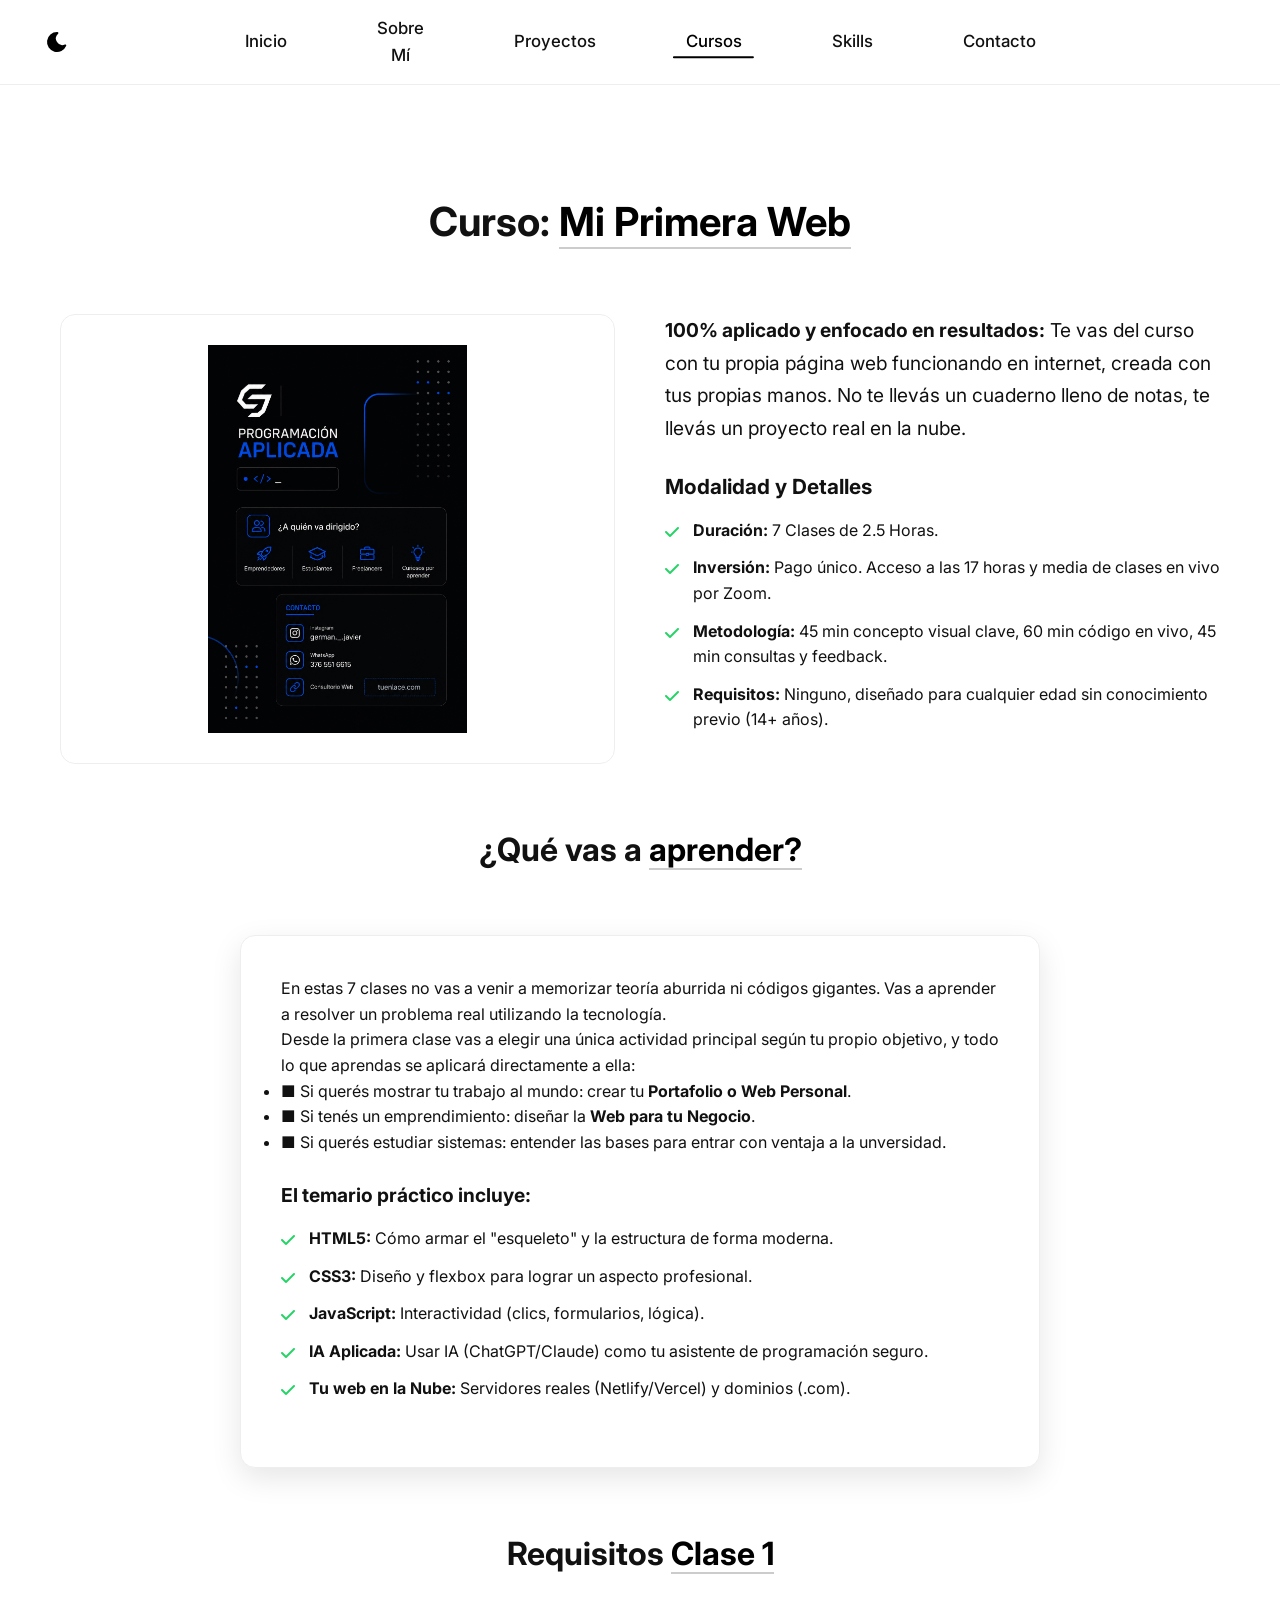
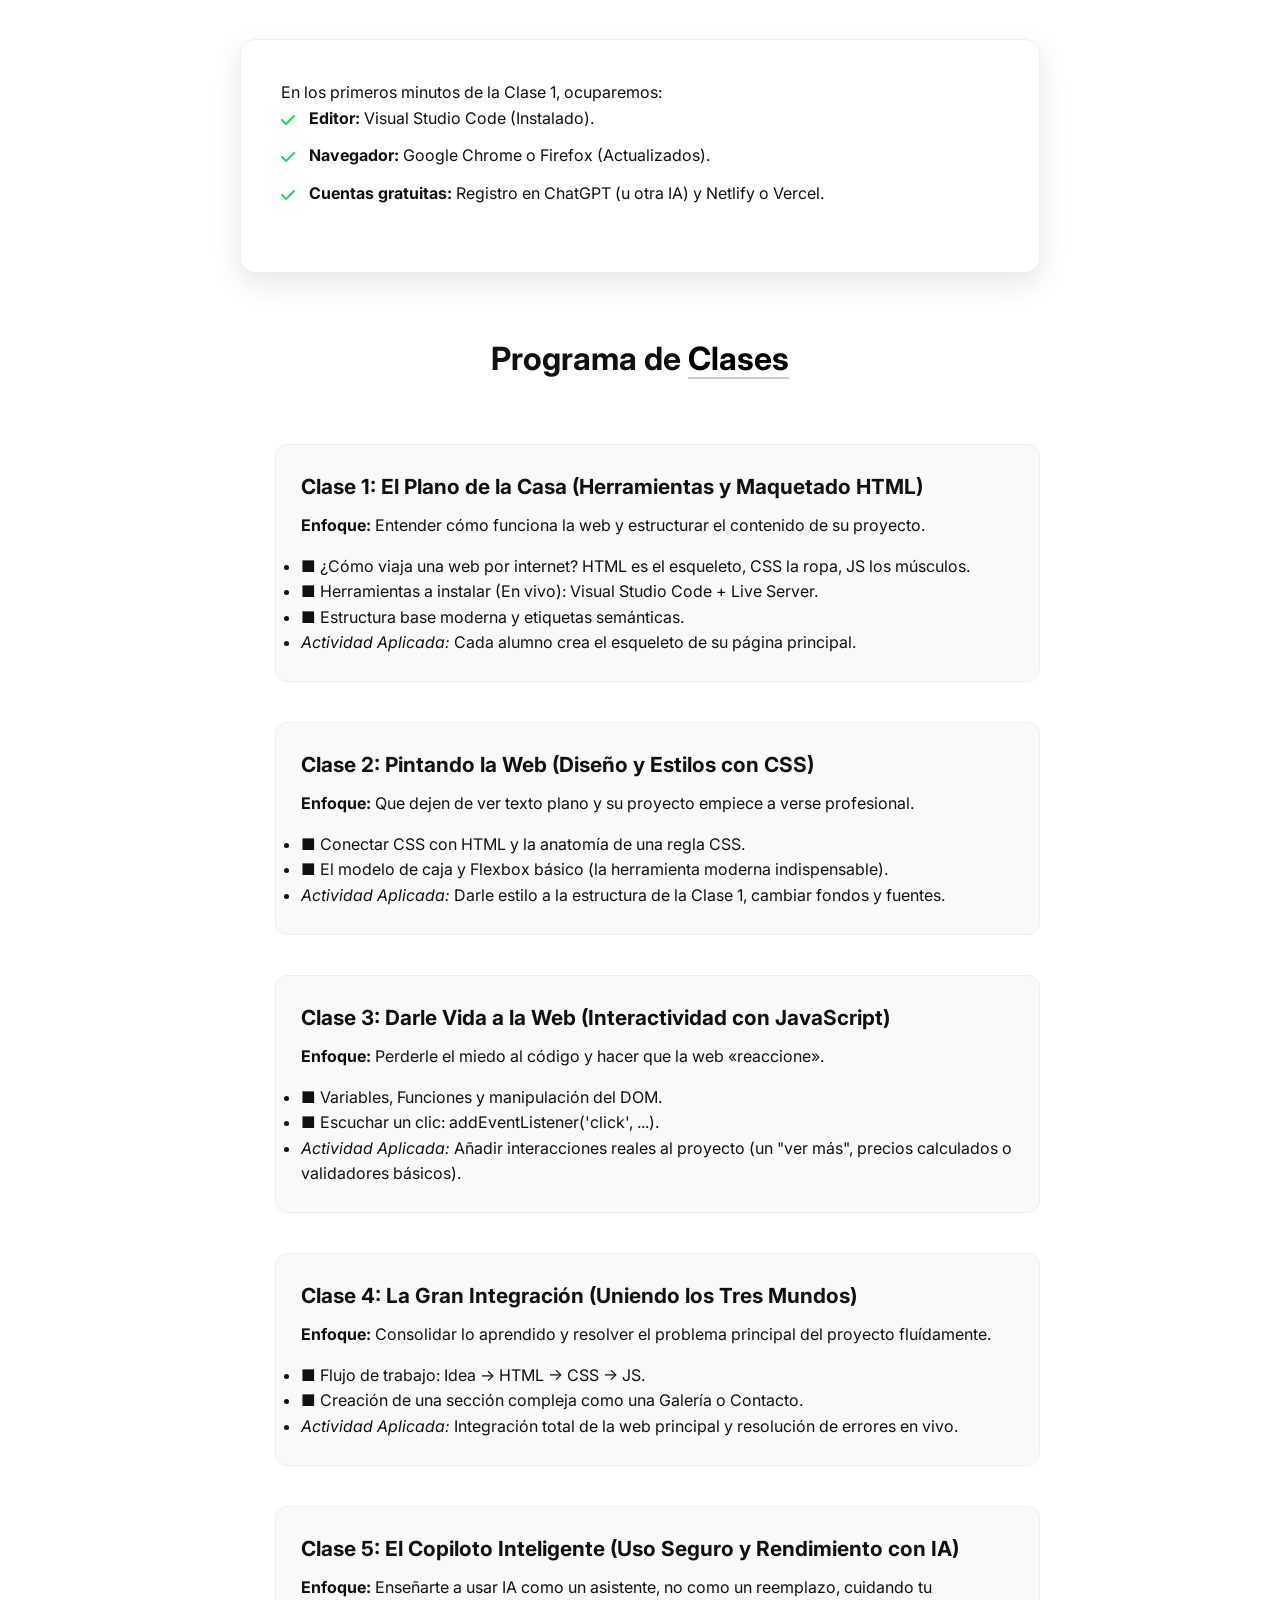
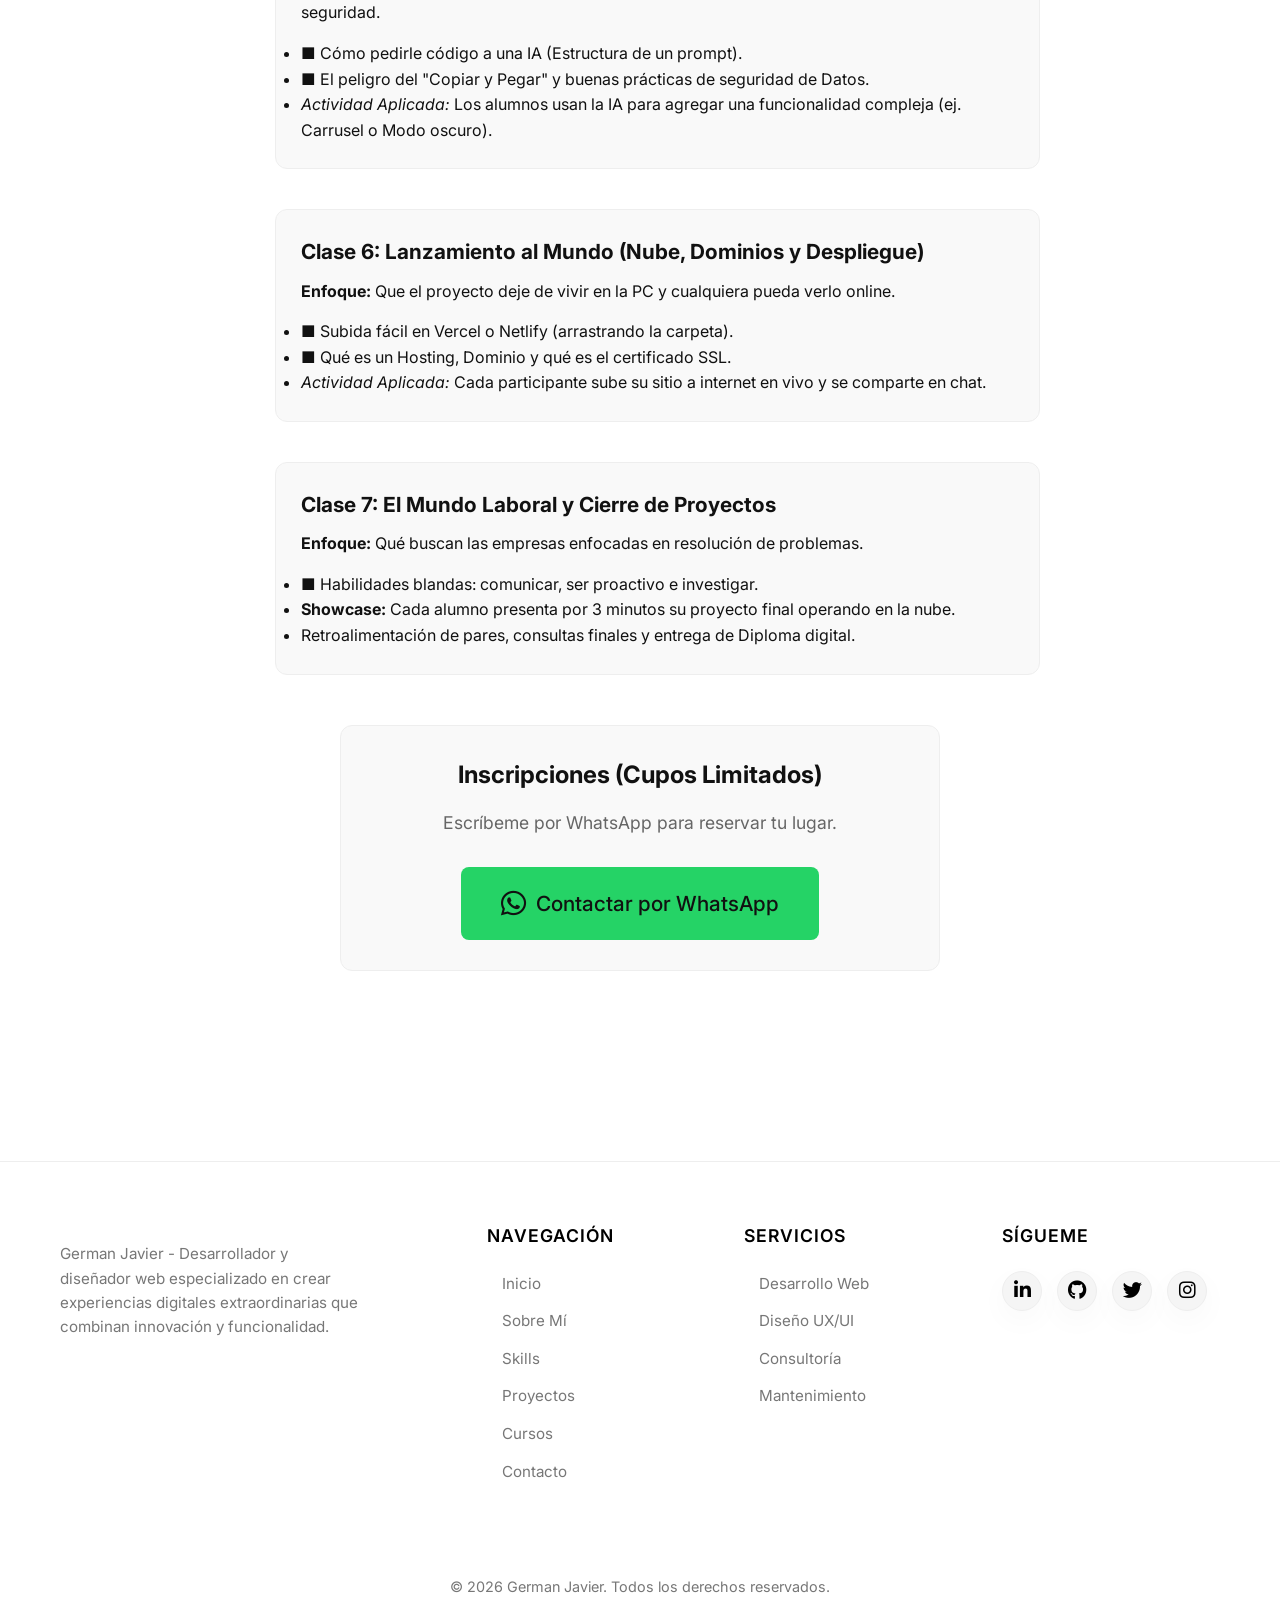
==== cursos/index.html @ 6f133aff "feat: add courses section with landing page, styling, and assets" ====
<!DOCTYPE html>
<html lang="es" prefix="og: https://ogp.me/ns#">

<head>
    <meta charset="UTF-8">
    <meta name="viewport" content="width=device-width, initial-scale=1.0">
    <!-- Primary Meta Tags -->
    <title>Cursos — German Javier</title>
    <meta name="title" content="Cursos — German Javier" />
    <meta name="description"
        content="Cursos sobre desarrollo web. Aprende a crear tu primera web y dominar tecnologías modernas como HTML, CSS y JavaScript." />
    <meta name="author" content="German Javier">

    <!-- Favicon -->
    <link rel="icon" type="image/svg+xml" href="../images/germanjavier-isotipo.svg">
    <link rel="apple-touch-icon" href="../images/apple-touch-icon.png">

    <link rel="preconnect" href="https://fonts.googleapis.com">
    <link rel="preconnect" href="https://fonts.gstatic.com" crossorigin>
    <link href="https://fonts.googleapis.com/css2?family=Inter:wght@300;400;500;600;700;800;900&display=swap"
        rel="stylesheet">
    <link rel="stylesheet" href="../css/styles.css">
    <link rel="stylesheet" href="https://cdnjs.cloudflare.com/ajax/libs/font-awesome/6.4.0/css/all.min.css">
    <style>
        /* Course Detail Styles */
        .course-hero {
            display: grid;
            gap: 40px;
            margin-top: 20px;
            margin-bottom: 60px;
        }

        @media (min-width: 900px) {
            .course-hero {
                grid-template-columns: 1fr 1fr;
                align-items: start;
                gap: 50px;
            }
        }

        .course-image-wrapper {
            background: transparent;
            border: 1px solid var(--border-color);
            border-radius: 15px;
            padding: 30px;
            display: flex;
            justify-content: center;
            align-items: center;
            box-shadow: none;
            height: 450px;
            /* Fixed card height */
        }

        .course-image-wrapper img {
            max-width: 100%;
            max-height: 100%;
            object-fit: contain;
        }

        ul.checklist {
            list-style: none;
            padding-left: 0;
            margin-bottom: 25px;
        }

        ul.checklist li {
            position: relative;
            padding-left: 28px;
            margin-bottom: 12px;
            color: var(--text-color);
        }

        ul.checklist li::before {
            content: '\f00c';
            font-family: 'Font Awesome 6 Free';
            font-weight: 900;
            position: absolute;
            left: 0;
            top: 2px;
            color: #25D366;
        }

        .whatsapp-cta {
            background: #25D366;
            color: #fff;
            display: flex;
            align-items: center;
            justify-content: center;
            flex-wrap: wrap;
            /* Evita que el texto y el ícono se corten en móviles muy pequeños */
            gap: 10px;
            padding: 15px 25px;
            border-radius: 8px;
            text-decoration: none;
            font-weight: bold;
            font-size: 1.1rem;
            width: 100%;
            box-sizing: border-box;
            text-align: center;
        }

        .whatsapp-cta:hover {
            color: #fff;
            background: #20BA56;
            /* Un leve oscurecimiento nativo pero sin shadow general */
        }

        .contact-box {
            background: var(--surface-2);
            padding: 30px;
            border-radius: 12px;
            border: 1px solid var(--border-color);
        }

        .contact-box h3 {
            margin-top: 0;
            margin-bottom: 15px;
            color: var(--text-color);
        }

        .contact-box ul {
            list-style: none;
            padding-left: 0;
            margin-top: 25px;
        }

        .contact-box ul li {
            margin-bottom: 15px;
            display: flex;
            align-items: center;
            gap: 12px;
        }

        .contact-box ul li i {
            font-size: 1.2rem;
            color: var(--text-muted);
            width: 24px;
            text-align: center;
        }

        .contact-box a {
            color: var(--text-color);
            text-decoration: none;
            transition: color 0.2s ease;
            font-weight: 500;
        }

        .contact-box a:hover {
            color: var(--accent);
        }

        /* Course Extended Layout Styles */
        .course-section {
            padding: 60px 0;
        }

        .course-narrow {
            max-width: 800px;
            margin: 0 auto;
        }

        .course-highlight-box {
            background: var(--surface-1);
            border: 1px solid var(--border-color);
            border-radius: 15px;
            padding: 40px;
            margin-bottom: 40px;
            box-shadow: 0 10px 30px rgba(0, 0, 0, 0.1);
        }

        .timeline-container {
            position: relative;
            padding-left: 35px;
            margin-top: 40px;
            margin-bottom: 40px;
        }

        .timeline-container::before {
            content: '';
            position: absolute;
            left: 7px;
            top: 20px;
            bottom: 20px;
            width: 3px;
            background: var(--primary-color);
            opacity: 0.3;
            border-radius: 3px;
        }

        .course-class-block {
            background: var(--surface-2);
            border: 1px solid var(--border-color);
            padding: 25px;
            border-radius: 12px;
            margin-bottom: 40px;
            position: relative;
        }

        .course-class-block.fade-in {
            animation: none !important;
            opacity: 0;
            transform: translateY(30px);
            transition: opacity 0.6s ease, transform 0.6s ease;
        }

        .course-class-block.fade-in.visible {
            opacity: 1;
            transform: translateY(0);
        }

        .timeline-progress {
            position: absolute;
            left: 7px;
            top: 20px;
            width: 3px;
            background: var(--primary-color);
            height: 0%;
            border-radius: 3px;
            z-index: 1;
            transition: height 0.1s ease-out;
            box-shadow: 0 0 10px var(--primary-color);
        }

        .course-class-block::before {
            content: '';
            position: absolute;
            left: -36px;
            top: 30px;
            width: 14px;
            height: 14px;
            border-radius: 50%;
            background: var(--surface-2);
            border: 4px solid var(--border-color);
            box-shadow: 0 0 0 2px var(--surface-1);
            z-index: 2;
            transition: all 0.5s ease;
        }

        .course-class-block.visible::before {
            background: var(--primary-color);
            border-color: var(--surface-1);
            box-shadow: 0 0 0 2px var(--primary-color);
        }

        .course-class-block h4 {
            color: var(--primary-color);
            margin-top: 0;
            font-size: 1.3rem;
            margin-bottom: 10px;
        }

        .course-class-block p {
            margin-bottom: 15px;
        }

        .course-class-block ul {
            margin-bottom: 0;
        }

        .price-badge {
            display: inline-block;
            background: var(--primary-color);
            color: white;
            padding: 8px 20px;
            border-radius: 30px;
            font-weight: 800;
            font-size: 1.2rem;
            margin-bottom: 20px;
            box-shadow: 0 4px 15px rgba(var(--primary-rgb), 0.4);
        }
    </style>
</head>

<body>
    <script>
        (function () {
            var savedTheme = localStorage.getItem('theme');
            var prefersDark = window.matchMedia && window.matchMedia('(prefers-color-scheme: dark)').matches;
            if (savedTheme === 'dark' || (!savedTheme && prefersDark)) {
                document.body.classList.add('dark-theme');
            }
        })();
    </script>

    <!-- Preloader -->
    <div id="preloader">
        <div class="loader-content">
            <div class="loader-shape">
                <div class="loader-morph"></div>
            </div>
        </div>
    </div>

    <div class="stars"></div>

    <!-- Header -->
    <header class="header">
        <nav class="nav container">
            <div class="nav-brand">
                <button id="theme-toggle" class="theme-toggle" aria-label="Cambiar tema">
                    <svg class="icon-moon" xmlns="http://www.w3.org/2000/svg" width="24" height="24"
                        viewBox="0 0 24 24">
                        <path fill="currentColor"
                            d="M12 1.992a10 10 0 1 0 9.236 13.838c.341-.82-.476-1.644-1.298-1.31a6.5 6.5 0 0 1-6.864-10.787l.077-.08c.551-.63.113-1.653-.758-1.653h-.266l-.068-.006z" />
                    </svg>
                    <svg class="icon-sun" xmlns="http://www.w3.org/2000/svg" width="24" height="24" viewBox="0 0 24 24"
                        style="display: none;">
                        <g fill="none">
                            <path
                                d="m12.593 23.258l-.011.002l-.071.035l-.02.004l-.014-.004l-.071-.035q-.016-.005-.024.005l-.004.01l-.017.428l.005.02l.01.013l.104.074l.015.004l.012-.004l.104-.074l.012-.016l.004-.017l-.017-.427q-.004-.016-.017-.018m.265-.113l-.013.002l-.185.093l-.01.01l-.003.011l.018.43l.005.012l.008.007l.201.093q.019.005.029-.008l.004-.014l-.034-.614q-.005-.018-.02-.022m-.715.002a.02.02 0 0 0-.027.006l-.006.014l-.034.614q.001.018.017.024l.015-.002l.201-.093l.01-.008l.004-.011l.017-.43l-.003-.012l-.01-.01z" />
                            <path fill="currentColor"
                                d="M12 19a1 1 0 0 1 1 1v1a1 1 0 1 1-2 0v-1a1 1 0 0 1 1-1m6.364-2.05l.707.707a1 1 0 0 1-1.414 1.414l-.707-.707a1 1 0 0 1 1.414-1.414m-12.728 0a1 1 0 0 1 1.497 1.32l-.083.094l-.707.707a1 1 0 0 1-1.497-1.32l.083-.094zM12 6a6 6 0 1 1 0 12a6 6 0 0 1 0-12m-8 5a1 1 0 0 1 .117 1.993L4 13H3a1 1 0 0 1-.117-1.993L3 11zm17 0a1 1 0 1 1 0 2h-1a1 1 0 1 1 0-2zM4.929 4.929a1 1 0 0 1 1.32-.083l.094.083l.707.707a1 1 0 0 1-1.32 1.497l-.094-.083l-.707-.707a1 1 0 0 1 0-1.414m14.142 0a1 1 0 0 1 0 1.414l-.707.707a1 1 0 1 1-1.414-1.414l.707-.707a1 1 0 0 1 1.414 0M12 2a1 1 0 0 1 1 1v1a1 1 0 1 1-2 0V3a1 1 0 0 1 1-1" />
                        </g>
                    </svg>
                </button>
            </div>

            <div class="nav-menu-container">
                <ul class="nav-menu" id="nav-menu">
                    <li class="nav-item">
                        <a href="../index.html#home" class="nav-link">
                            <span class="nav-link-text">Inicio</span>
                            <span class="nav-link-line"></span>
                        </a>
                    </li>
                    <li class="nav-item">
                        <a href="../index.html#about" class="nav-link">
                            <span class="nav-link-text">Sobre Mí</span>
                            <span class="nav-link-line"></span>
                        </a>
                    </li>
                    <li class="nav-item">
                        <a href="../index.html#projects" class="nav-link">
                            <span class="nav-link-text">Proyectos</span>
                            <span class="nav-link-line"></span>
                        </a>
                    </li>
                    <li class="nav-item">
                        <a href="#cursos" class="nav-link active" data-section="cursos">
                            <span class="nav-link-text">Cursos</span>
                            <span class="nav-link-line"></span>
                        </a>
                    </li>
                    <li class="nav-item">
                        <a href="../index.html#skills" class="nav-link">
                            <span class="nav-link-text">Skills</span>
                            <span class="nav-link-line"></span>
                        </a>
                    </li>
                    <li class="nav-item">
                        <a href="../index.html#contact" class="nav-link">
                            <span class="nav-link-text">Contacto</span>
                            <span class="nav-link-line"></span>
                        </a>
                    </li>
                </ul>
            </div>

            <div class="nav-actions">
                <div class="nav-toggle" id="nav-toggle" aria-label="Menú de navegación">
                    <span class="toggle-line"></span>
                    <span class="toggle-line"></span>
                    <span class="toggle-line"></span>
                </div>
            </div>
        </nav>
    </header>

    <!-- Cursos Section -->
    <section id="cursos" class="projects">
        <div class="container" style="padding-top: 80px;">
            <h2 class="section-title">Curso: <span class="highlight">Mi Primera Web</span></h2>

            <div class="course-hero fade-in">
                <!-- Left: Course Image -->
                <div class="course-image-wrapper">
                    <img src="curso-german.png" alt="Curso Mi Primera Web">
                </div>

                <!-- Right: High Level Pitch & CTA -->
                <div class="modal-content-left">
                    <p style="font-size: 1.2rem; margin-bottom: 25px; line-height: 1.7; color: var(--text-color);">
                        <strong>100% aplicado y enfocado en resultados:</strong> Te vas del curso con tu propia página
                        web funcionando en internet, creada con tus propias manos. No te llevás un cuaderno lleno de
                        notas, te llevás un proyecto real en la nube.
                    </p>

                    <h3 style="font-size: 1.3rem; margin-bottom: 15px; color: var(--primary-color);">Modalidad y
                        Detalles</h3>
                    <ul class="checklist">
                        <li><strong>Duración:</strong> 7 Clases de 2.5 Horas.</li>
                        <li><strong>Inversión:</strong> Pago único. Acceso a las 17 horas y media de clases en vivo por
                            Zoom.</li>
                        <li><strong>Metodología:</strong> 45 min concepto visual clave, 60 min código en vivo, 45 min
                            consultas y feedback.</li>
                        <li><strong>Requisitos:</strong> Ninguno, diseñado para cualquier edad sin conocimiento previo
                            (14+ años).</li>
                    </ul>


                </div>
            </div>

            <!-- Detailed Content Sections -->
            <div class="course-narrow fade-in">

                <!-- Qué vas a aprender -->
                <h3 class="section-title" style="font-size: 2rem; margin-top: 60px;">¿Qué vas a <span
                        class="highlight">aprender?</span></h3>
                <div class="course-highlight-box">
                    <p>En estas 7 clases no vas a venir a memorizar teoría aburrida ni códigos gigantes. Vas a aprender
                        a resolver un problema real utilizando la tecnología.</p>
                    <p>Desde la primera clase vas a elegir una única actividad principal según tu propio objetivo, y
                        todo lo que aprendas se aplicará directamente a ella:</p>
                    <ul style="margin-bottom: 25px;">
                        <li><span style="color: var(--primary-color);">■</span> Si querés mostrar tu trabajo al mundo:
                            crear tu <strong>Portafolio o Web Personal</strong>.</li>
                        <li><span style="color: var(--primary-color);">■</span> Si tenés un emprendimiento: diseñar la
                            <strong>Web para tu Negocio</strong>.
                        </li>
                        <li><span style="color: var(--primary-color);">■</span> Si querés estudiar sistemas: entender
                            las bases para entrar con ventaja a la unversidad.</li>
                    </ul>

                    <h4 style="font-size: 1.2rem; margin-bottom: 15px; color: var(--primary-color);">El temario práctico
                        incluye:</h4>
                    <ul class="checklist">
                        <li><strong>HTML5:</strong> Cómo armar el "esqueleto" y la estructura de forma moderna.</li>
                        <li><strong>CSS3:</strong> Diseño y flexbox para lograr un aspecto profesional.</li>
                        <li><strong>JavaScript:</strong> Interactividad (clics, formularios, lógica).</li>
                        <li><strong>IA Aplicada:</strong> Usar IA (ChatGPT/Claude) como tu asistente de programación
                            seguro.</li>
                        <li><strong>Tu web en la Nube:</strong> Servidores reales (Netlify/Vercel) y dominios (.com).
                        </li>
                    </ul>
                </div>

                <!-- Resumen de Herramientas -->
                <h3 class="section-title" style="font-size: 2rem; margin-top: 60px;">Requisitos <span
                        class="highlight">Clase 1</span></h3>
                <div class="course-highlight-box">
                    <p>En los primeros minutos de la Clase 1, ocuparemos:</p>
                    <ul class="checklist">
                        <li><strong>Editor:</strong> Visual Studio Code (Instalado).</li>
                        <li><strong>Navegador:</strong> Google Chrome o Firefox (Actualizados).</li>
                        <li><strong>Cuentas gratuitas:</strong> Registro en ChatGPT (u otra IA) y Netlify o Vercel.</li>
                    </ul>
                </div>

                <!-- Estructura del Curso (Classes 1-7) -->
                <h3 class="section-title" style="font-size: 2rem; margin-top: 60px;">Programa de <span
                        class="highlight">Clases</span></h3>
                <div class="timeline-container">
                    <div class="timeline-progress"></div>

                    <div class="course-class-block fade-in">
                        <h4>Clase 1: El Plano de la Casa (Herramientas y Maquetado HTML)</h4>
                        <p><strong>Enfoque:</strong> Entender cómo funciona la web y estructurar el contenido de su
                            proyecto.</p>
                        <ul>
                            <li><span style="color: var(--primary-color);">■</span> ¿Cómo viaja una web por internet?
                                HTML
                                es el esqueleto, CSS la ropa, JS los músculos.</li>
                            <li><span style="color: var(--primary-color);">■</span> Herramientas a instalar (En vivo):
                                Visual Studio Code + Live Server.</li>
                            <li><span style="color: var(--primary-color);">■</span> Estructura base moderna y etiquetas
                                semánticas.</li>
                            <li><em>Actividad Aplicada:</em> Cada alumno crea el esqueleto de su página principal.</li>
                        </ul>
                    </div>

                    <div class="course-class-block fade-in">
                        <h4>Clase 2: Pintando la Web (Diseño y Estilos con CSS)</h4>
                        <p><strong>Enfoque:</strong> Que dejen de ver texto plano y su proyecto empiece a verse
                            profesional.
                        </p>
                        <ul>
                            <li><span style="color: var(--primary-color);">■</span> Conectar CSS con HTML y la anatomía
                                de
                                una regla CSS.</li>
                            <li><span style="color: var(--primary-color);">■</span> El modelo de caja y Flexbox básico
                                (la
                                herramienta moderna indispensable).</li>
                            <li><em>Actividad Aplicada:</em> Darle estilo a la estructura de la Clase 1, cambiar fondos
                                y
                                fuentes.</li>
                        </ul>
                    </div>

                    <div class="course-class-block fade-in">
                        <h4>Clase 3: Darle Vida a la Web (Interactividad con JavaScript)</h4>
                        <p><strong>Enfoque:</strong> Perderle el miedo al código y hacer que la web «reaccione».</p>
                        <ul>
                            <li><span style="color: var(--primary-color);">■</span> Variables, Funciones y manipulación
                                del
                                DOM.</li>
                            <li><span style="color: var(--primary-color);">■</span> Escuchar un clic:
                                addEventListener('click', ...).</li>
                            <li><em>Actividad Aplicada:</em> Añadir interacciones reales al proyecto (un "ver más",
                                precios
                                calculados o validadores básicos).</li>
                        </ul>
                    </div>

                    <div class="course-class-block fade-in">
                        <h4>Clase 4: La Gran Integración (Uniendo los Tres Mundos)</h4>
                        <p><strong>Enfoque:</strong> Consolidar lo aprendido y resolver el problema principal del
                            proyecto
                            fluídamente.</p>
                        <ul>
                            <li><span style="color: var(--primary-color);">■</span> Flujo de trabajo: Idea → HTML → CSS
                                →
                                JS.</li>
                            <li><span style="color: var(--primary-color);">■</span> Creación de una sección compleja
                                como
                                una Galería o Contacto.</li>
                            <li><em>Actividad Aplicada:</em> Integración total de la web principal y resolución de
                                errores
                                en vivo.</li>
                        </ul>
                    </div>

                    <div class="course-class-block fade-in">
                        <h4>Clase 5: El Copiloto Inteligente (Uso Seguro y Rendimiento con IA)</h4>
                        <p><strong>Enfoque:</strong> Enseñarte a usar IA como un asistente, no como un reemplazo,
                            cuidando
                            tu seguridad.</p>
                        <ul>
                            <li><span style="color: var(--primary-color);">■</span> Cómo pedirle código a una IA
                                (Estructura
                                de un prompt).</li>
                            <li><span style="color: var(--primary-color);">■</span> El peligro del "Copiar y Pegar" y
                                buenas
                                prácticas de seguridad de Datos.</li>
                            <li><em>Actividad Aplicada:</em> Los alumnos usan la IA para agregar una funcionalidad
                                compleja
                                (ej. Carrusel o Modo oscuro).</li>
                        </ul>
                    </div>

                    <div class="course-class-block fade-in">
                        <h4>Clase 6: Lanzamiento al Mundo (Nube, Dominios y Despliegue)</h4>
                        <p><strong>Enfoque:</strong> Que el proyecto deje de vivir en la PC y cualquiera pueda verlo
                            online.
                        </p>
                        <ul>
                            <li><span style="color: var(--primary-color);">■</span> Subida fácil en Vercel o Netlify
                                (arrastrando la carpeta).</li>
                            <li><span style="color: var(--primary-color);">■</span> Qué es un Hosting, Dominio y qué es
                                el
                                certificado SSL.</li>
                            <li><em>Actividad Aplicada:</em> Cada participante sube su sitio a internet en vivo y se
                                comparte en chat.</li>
                        </ul>
                    </div>

                    <div class="course-class-block fade-in" style="margin-bottom: 50px;">
                        <h4>Clase 7: El Mundo Laboral y Cierre de Proyectos</h4>
                        <p><strong>Enfoque:</strong> Qué buscan las empresas enfocadas en resolución de problemas.</p>
                        <ul>
                            <li><span style="color: var(--primary-color);">■</span> Habilidades blandas: comunicar, ser
                                proactivo e investigar.</li>
                            <li><strong>Showcase:</strong> Cada alumno presenta por 3 minutos su proyecto final operando
                                en
                                la nube.</li>
                            <li>Retroalimentación de pares, consultas finales y entrega de Diploma digital.</li>
                        </ul>
                    </div>
                </div>

                <div class="contact-box"
                    style="margin-bottom: 80px; text-align: center; max-width: 600px; margin-left: auto; margin-right: auto;">
                    <h3 style="margin-top: 0; font-size: 1.5rem; margin-bottom: 15px;">Inscripciones (Cupos Limitados)
                    </h3>
                    <p style="font-size: 1.1rem; margin-bottom: 30px; color: var(--text-muted);">
                        Escríbeme por WhatsApp para reservar tu lugar.
                    </p>
                    <a href="https://wa.me/543765516615" target="_blank" rel="noopener" class="whatsapp-cta"
                        style="display: inline-flex; width: auto; font-size: 1.3rem; padding: 20px 40px;">
                        <i class="fab fa-whatsapp" style="font-size: 1.8rem;"></i>
                        Contactar por WhatsApp
                    </a>
                </div>
            </div>

        </div>
    </section>

    <!-- Footer -->
    <footer class="footer">
        <div class="container">
            <div class="footer-content">
                <div class="footer-brand">
                    <a href="../index.html#home" class="brand-link">
                    </a>
                    <p class="footer-description">
                        German Javier - Desarrollador y diseñador web especializado en crear experiencias
                        digitales extraordinarias que combinan innovación y funcionalidad.
                    </p>
                </div>

                <div class="footer-links">
                    <div class="footer-section">
                        <h4>Navegación</h4>
                        <ul>
                            <li><a href="../index.html#home">Inicio</a></li>
                            <li><a href="../index.html#about">Sobre Mí</a></li>
                            <li><a href="../index.html#skills">Skills</a></li>
                            <li><a href="../index.html#projects">Proyectos</a></li>
                            <li><a href=".">Cursos</a></li>
                            <li><a href="../index.html#contact">Contacto</a></li>
                        </ul>
                    </div>

                    <div class="footer-section">
                        <h4>Servicios</h4>
                        <ul>
                            <li><a href="#">Desarrollo Web</a></li>
                            <li><a href="#">Diseño UX/UI</a></li>
                            <li><a href="#">Consultoría</a></li>
                            <li><a href="#">Mantenimiento</a></li>
                        </ul>
                    </div>

                    <div class="footer-section">
                        <h4>Sígueme</h4>
                        <div class="social-links">
                            <a href="https://www.linkedin.com/in/german-javier/" class="social-link" target="_blank"
                                rel="noopener" aria-label="LinkedIn">
                                <i class="fab fa-linkedin-in"></i>
                            </a>
                            <a href="https://github.com/germanjavier" class="social-link" target="_blank" rel="noopener"
                                aria-label="GitHub">
                                <i class="fab fa-github"></i>
                            </a>
                            <a href="https://x.com/GermanjavierYt" class="social-link" target="_blank" rel="noopener"
                                aria-label="Twitter">
                                <i class="fa-brands fa-twitter"></i>
                            </a>
                            <a href="https://www.instagram.com/german._.javier" class="social-link" target="_blank"
                                rel="noopener" aria-label="Instagram">
                                <i class="fab fa-instagram"></i>
                            </a>
                        </div>
                    </div>
                </div>
            </div>

            <div class="footer-bottom">
                <div class="footer-divider"></div>
                <div class="footer-copyright">
                    <p>&copy; <span id="current-year">2024</span> German Javier. Todos los derechos reservados.</p>
                </div>
            </div>
        </div>
    </footer>

    <!-- Scripts -->
    <script src="../js/main.js"></script>
    <script>
        document.addEventListener('DOMContentLoaded', () => {
            const container = document.querySelector('.timeline-container');
            const progress = document.querySelector('.timeline-progress');

            if (container && progress) {
                const updateTimeline = () => {
                    const rect = container.getBoundingClientRect();
                    const triggerPoint = window.innerHeight * 0.6;

                    if (rect.top > triggerPoint) {
                        progress.style.height = '0%';
                    } else if (rect.bottom < triggerPoint) {
                        progress.style.height = '100%';
                    } else {
                        const filled = ((triggerPoint - rect.top) / rect.height) * 100;
                        progress.style.height = `${filled}%`;
                    }
                };
                window.addEventListener('scroll', updateTimeline);
                updateTimeline();
            }
        });
    </script>
</body>

</html>
---- css/styles.css ----
/* ===== VARIABLES ===== */
:root {
  --surface-1: #ffffff;
  --surface-2: #f9f9f9;
  --surface-3: #f5f5f5;
  --surface-4: #f0f0f0;
  --surface-5: #eeeeee;
  --github: #000000;

  --black: #000000;
  --gray-dark: #111111;
  --gray-medium: #333333;
  --gray-light: #777777;
  --white: #ffffff;
  --bg-color: #ffffff;
  --text-color: #111111;
  --text-muted: #666666;
  --border-color: #eeeeee;
  --accent: #000000;
  --gradient: linear-gradient(135deg, #111111 0%, #444444 100%);
  --shadow-subtle: 0 10px 30px rgba(0, 0, 0, 0.03);
  --transition: all 0.3s cubic-bezier(0.4, 0, 0.2, 1);
  --transition-slow: all 0.6s cubic-bezier(0.4, 0, 0.2, 1);
}

/* ===== DARK THEME ===== */
body.dark-theme {
  --surface-1: #000000;
  --surface-2: #0a0a0a;
  --surface-3: #111111;
  --surface-4: #1a1a1a;
  --surface-5: #222222;
  --github: #ffffff;

  --black: #ffffff;
  --gray-dark: #eeeeee;
  --gray-medium: #cccccc;
  --gray-light: #888888;
  --white: #000000;
  --bg-color: #000000;
  --text-color: #ffffff;
  --text-muted: #aaaaaa;
  --border-color: #333333;
  --accent: #ffffff;
  --gradient: linear-gradient(135deg, #eeeeee 0%, #bbbbbb 100%);
  --shadow-subtle: 0 10px 30px rgba(255, 255, 255, 0.05);
}

body.dark-theme .header {
  background: rgba(0, 0, 0, 0.9);
}

body.dark-theme .header.scrolled {
  background: rgba(0, 0, 0, 0.98);
}


/* Preloader */
#preloader {
  position: fixed;
  top: 0;
  left: 0;
  width: 100%;
  height: 100%;
  background: var(--white);
  display: flex;
  justify-content: center;
  align-items: center;
  z-index: 9999;
  transition: opacity 0.8s cubic-bezier(0.4, 0, 0.2, 1), visibility 0.8s;
}

#preloader.fade-out {
  opacity: 0;
  visibility: hidden;
  pointer-events: none;
}

.loader-content {
  display: flex;
  flex-direction: column;
  align-items: center;
  gap: 40px;
}

.loader-shape {
  width: 80px;
  height: 80px;
  position: relative;
}

.loader-morph {
  width: 100%;
  height: 100%;
  background: var(--black);
  -webkit-mask-size: contain;
  mask-size: contain;
  -webkit-mask-repeat: no-repeat;
  mask-repeat: no-repeat;
  -webkit-mask-position: center;
  mask-position: center;
  animation: loader-cycle 3s infinite ease-in-out;
}



@keyframes loader-cycle {

  0%,
  30% {
    transform: rotate(0deg) scale(1);
    -webkit-mask-image: url("data:image/svg+xml,%3Csvg xmlns='http://www.w3.org/2000/svg' viewBox='0 0 282 281'%3E%3Cpath fill='black' d='M75.947 280.078c15.556 0 30.013-4.68 42.023-12.702 12.615-8.425 33.338-8.425 45.954 0 12.01 8.022 26.466 12.702 42.023 12.702 41.668 0 75.447-33.579 75.447-75 0-15.31-4.615-29.549-12.538-41.417-8.574-12.844-8.574-34.322 0-47.165 7.923-11.868 12.538-26.107 12.538-41.418 0-41.421-33.779-75-75.447-75-15.557 0-30.013 4.68-42.023 12.702-12.616 8.426-33.339 8.426-45.954 0C105.96 4.758 91.503.078 75.947.078 34.279.078.5 33.657.5 75.078c0 15.31 4.615 29.55 12.538 41.418 8.574 12.843 8.574 34.321 0 47.165C5.115 175.529.5 189.768.5 205.078c0 41.421 33.779 75 75.447 75' /%3E%3C/svg%3E");
    opacity: 1;
  }

  32.5% {
    transform: rotate(60deg) scale(0.6);
    opacity: 0.2;
  }

  35%,
  65% {
    transform: rotate(120deg) scale(1.1);
    -webkit-mask-image: url("data:image/svg+xml,%3Csvg xmlns='http://www.w3.org/2000/svg' viewBox='0 0 401 401'%3E%3Cpath fill='black' d='M184.218 4.268a32.77 32.77 0 0 1 32.064 0l24.395 13.684a32.8 32.8 0 0 0 15.625 4.187l27.97.346a32.77 32.77 0 0 1 27.767 16.032l14.285 24.049a32.77 32.77 0 0 0 11.438 11.438l24.049 14.285a32.77 32.77 0 0 1 16.032 27.768l.346 27.969a32.8 32.8 0 0 0 4.187 15.625l13.685 24.396a32.77 32.77 0 0 1 0 32.063l-13.685 24.395a32.8 32.8 0 0 0-4.187 15.626l-.346 27.969a32.77 32.77 0 0 1-16.032 27.767l-24.049 14.285a32.77 32.77 0 0 0-11.438 11.439l-14.285 24.048a32.77 32.77 0 0 1-27.767 16.032l-27.97.346a32.8 32.8 0 0 0-15.625 4.187l-24.395 13.685a32.77 32.77 0 0 1-32.064 0l-24.395-13.685a32.8 32.8 0 0 0-15.625-4.187l-27.97-.346a32.77 32.77 0 0 1-27.767-16.032l-14.285-24.048a32.77 32.77 0 0 0-11.438-11.439l-24.05-14.285a32.77 32.77 0 0 1-16.03-27.767l-.347-27.969a32.8 32.8 0 0 0-4.187-15.626L4.439 216.11a32.77 32.77 0 0 1 0-32.063l13.685-24.396a32.77 32.77 0 0 0 4.187-15.625l.346-27.969A32.77 32.77 0 0 1 38.69 88.289l24.049-14.285a32.77 32.77 0 0 0 11.438-11.438l14.285-24.049a32.77 32.77 0 0 1 27.767-16.032l27.97-.346a32.8 32.8 0 0 0 15.625-4.187z' /%3E%3C/svg%3E");
    opacity: 1;
  }

  67.5% {
    transform: rotate(180deg) scale(0.6);
    opacity: 0.2;
  }

  70%,
  96.5% {
    transform: rotate(240deg) scale(1.1);
    -webkit-mask-image: url("data:image/svg+xml,%3Csvg xmlns='http://www.w3.org/2000/svg' viewBox='0 0 277 301'%3E%3Cpath fill='black' d='M108.103 8.24a60.93 60.93 0 0 1 60.927 0l77.139 44.537a60.93 60.93 0 0 1 30.464 52.765v89.073a60.93 60.93 0 0 1-30.464 52.764l-77.139 44.536a60.93 60.93 0 0 1-60.927 0l-77.14-44.536A60.93 60.93 0 0 1 .5 194.615v-89.073a60.93 60.93 0 0 1 30.464-52.765z' /%3E%3C/svg%3E");
    opacity: 1;
  }

  100% {
    transform: rotate(360deg) scale(1);
    -webkit-mask-image: url("data:image/svg+xml,%3Csvg xmlns='http://www.w3.org/2000/svg' viewBox='0 0 282 281'%3E%3Cpath fill='black' d='M75.947 280.078c15.556 0 30.013-4.68 42.023-12.702 12.615-8.425 33.338-8.425 45.954 0 12.01 8.022 26.466 12.702 42.023 12.702 41.668 0 75.447-33.579 75.447-75 0-15.31-4.615-29.549-12.538-41.417-8.574-12.844-8.574-34.322 0-47.165 7.923-11.868 12.538-26.107 12.538-41.418 0-41.421-33.779-75-75.447-75-15.557 0-30.013 4.68-42.023 12.702-12.616 8.426-33.339 8.426-45.954 0C105.96 4.758 91.503.078 75.947.078 34.279.078.5 33.657.5 75.078c0 15.31 4.615 29.55 12.538 41.418 8.574 12.843 8.574 34.321 0 47.165C5.115 175.529.5 189.768.5 205.078c0 41.421 33.779 75 75.447 75' /%3E%3C/svg%3E");
    opacity: 1;
  }
}



/* ===== BASE ===== */
* {
  margin: 0;
  padding: 0;
  box-sizing: border-box;
}

html {
  scroll-behavior: smooth;
  overflow-x: hidden;
}

body {
  font-family: 'Inter', sans-serif;
  background: var(--bg-color);
  color: var(--text-color);
  line-height: 1.6;
  overflow-x: hidden;
  position: relative;
}

/* Efecto de estrellas (Oculto para diseño minimalista blanco) */
.stars {
  display: none;
}

@keyframes stars-move {
  0% {
    transform: translateY(0);
  }

  100% {
    transform: translateY(-350px);
  }
}

/* Container */
.container {
  width: 100%;
  max-width: 1200px;
  margin: 0 auto;
  padding: 0 20px;
}

/* Secciones */
section {
  padding: 110px 0;
  position: relative;
  background-color: transparent;
}

.section-title {
  font-size: 2.5rem;
  text-align: center;
  margin: 0 auto 60px;
  position: relative;
  display: block;
  width: 100%;
  padding: 0 20px;
}

.highlight {
  color: var(--black);
  position: relative;
  display: inline-block;
  font-weight: 700;
}

.highlight::after {
  content: '';
  position: absolute;
  width: 100%;
  height: 2px;
  bottom: 5px;
  left: 0;
  background: var(--black);
  z-index: -1;
  opacity: 0.2;
}

/* Botones */
.btn {
  display: inline-block;
  padding: 12px 30px;
  border-radius: 4px;
  font-weight: 600;
  text-align: center;
  text-decoration: none;
  transition: all 0.2s ease;
  border: none;
  cursor: pointer;
  font-size: 1rem;
  text-transform: uppercase;
  letter-spacing: 1px;
}

.btn-primary {
  background: var(--black);
  color: var(--white);
  position: relative;
  overflow: hidden;
  z-index: 1;
  transition: all 0.2s ease;
}

.btn-primary:hover {
  transform: translateY(-2px);
  background: #333;
  box-shadow: 0 4px 12px rgba(0, 0, 0, 0.15);
}

.btn-primary:active {
  transform: translateY(0);
}

.btn-secondary {
  background: transparent;
  color: var(--black);
  border: 1px solid var(--black);
  position: relative;
  overflow: hidden;
  z-index: 1;
  transition: all 0.2s ease;
  margin-left: 15px;
}

.btn-secondary:hover {
  transform: translateY(-2px);
  background: rgba(0, 0, 0, 0.05);
  box-shadow: 0 4px 8px rgba(0, 0, 0, 0.05);
}

.btn-secondary:active {
  transform: translateY(0);
}

/* Header */
.header {
  position: fixed;
  top: 0;
  left: 0;
  width: 100%;
  background: rgba(255, 255, 255, 0.9);
  backdrop-filter: blur(10px);
  z-index: 1000;
  transition: var(--transition);
  border-bottom: 1px solid var(--border-color);
}

.header.scrolled {
  background: rgba(255, 255, 255, 0.98);
  box-shadow: none;
  border-bottom-color: transparent;
}

.nav {
  display: flex;
  justify-content: space-between;
  align-items: center;
  padding: 8px 0;
  transition: var(--transition);
  position: relative;
  z-index: 1000;
}

.brand-link {
  text-decoration: none;
  font-size: 2rem;
  font-weight: 800;
  color: var(--black);
  display: flex;
  align-items: center;
  gap: 10px;
}

.logo-img {
  height: 40px;
  width: auto;
  display: block;
}

.brand-text {
  color: var(--black);
}

.brand-dot {
  color: var(--black);
  font-size: 3rem;
  line-height: 1;
  animation: pulse 2s infinite;
}

@keyframes pulse {

  0%,
  100% {
    opacity: 1;
  }

  50% {
    opacity: 0.7;
  }
}

/* Nav Actions */
.nav-actions {
  display: flex;
  align-items: center;
  gap: 15px;
}

.theme-toggle {
  background: transparent;
  border: none;
  color: var(--black);
  cursor: pointer;
  display: flex;
  align-items: center;
  justify-content: center;
  padding: 5px;
  transition: var(--transition);
}

.theme-toggle:hover {
  transform: scale(1.1);
}

body.dark-theme .icon-moon {
  display: none !important;
}

body.dark-theme .icon-sun {
  display: block !important;
}

/* Menu Toggle Button (Mobile) */
.nav-toggle {
  display: none;
  width: 32px;
  height: 24px;
  position: relative;
  background: transparent;
  border: none;
  cursor: pointer;
  z-index: 1001;
  padding: 0;
  margin-right: 10px;
  outline: none;
}

.toggle-line {
  display: block;
  position: absolute;
  height: 2px;
  width: 100%;
  background: var(--black);
  border-radius: 2px;
  opacity: 1;
  left: 0;
  transform: rotate(0deg);
  transition: all 0.3s cubic-bezier(0.4, 0, 0.2, 1);
}

.toggle-line:nth-child(1) {
  top: 0;
}

.toggle-line:nth-child(2) {
  top: 50%;
  transform: translateY(-50%);
}

.toggle-line:nth-child(3) {
  bottom: 0;
}

.nav-toggle.active .toggle-line:nth-child(1) {
  transform: translateY(10px) rotate(45deg);
  transform-origin: left center;
}

.nav-toggle.active .toggle-line:nth-child(2) {
  opacity: 0;
  width: 0%;
}

.nav-toggle.active .toggle-line:nth-child(3) {
  transform: translateY(-10px) rotate(-45deg);
  transform-origin: left center;
}

/* Menu Container */
.nav-menu-container {
  display: flex;
  flex-direction: column;
  justify-content: center;
  position: fixed;
  top: 0;
  right: -100%;
  width: 85%;
  max-width: 320px;
  height: 100vh;
  background: var(--white);
  backdrop-filter: blur(20px);
  -webkit-backdrop-filter: blur(20px);
  padding: 0 30px;
  z-index: 999;
  transition: all 0.4s ease;
  border-left: 1px solid var(--border-color);
  overflow-y: auto;
}

.nav-menu-container.active {
  right: 0;
}

/* Navigation Menu */
.nav-menu {
  list-style: none;
  padding: 0;
  margin: 0;
  display: flex;
  flex-direction: column;
  gap: 20px;
}

.nav-item {
  margin: 0;
  opacity: 0;
  transform: translateX(20px);
  transition: all 0.3s ease;
  text-align: center;
}

.nav-menu.animating .nav-item {
  opacity: 1;
  transform: translateX(0);
}

.nav-menu.animating .nav-item:nth-child(1) {
  transition-delay: 0.1s;
}

.nav-menu.animating .nav-item:nth-child(2) {
  transition-delay: 0.15s;
}

.nav-menu.animating .nav-item:nth-child(3) {
  transition-delay: 0.2s;
}

.nav-menu.animating .nav-item:nth-child(4) {
  transition-delay: 0.25s;
}

.nav-menu.animating .nav-item:nth-child(5) {
  transition-delay: 0.3s;
}

.nav-link {
  display: inline-block;
  position: relative;
  color: var(--text-color);
  font-size: 1.8rem;
  font-weight: 500;
  text-decoration: none;
  padding: 12px 20px;
  transition: all 0.3s ease;
  width: 100%;
  text-align: center;
}

.nav-link-text {
  position: relative;
  z-index: 1;
  display: inline-block;
  padding: 0 10px;
}

.nav-link-line {
  position: absolute;
  bottom: 10px;
  left: 50%;
  transform: translateX(-50%);
  width: 0;
  height: 2px;
  background: var(--black);
  transition: width 0.3s ease;
  border-radius: 2px;
}

.nav-link:hover .nav-link-line,
.nav-link.active .nav-link-line {
  width: 60%;
}

.nav-link:hover,
.nav-link.active {
  color: var(--black);
}

.nav-link:active {
  transform: translateY(0);
}

/* Social Icons */
.nav-social {
  display: flex;
  justify-content: center;
  gap: 20px;
  padding-top: 30px;
  margin-top: 30px;
  border-top: 1px solid var(--border-color);
  opacity: 0;
  transform: translateY(20px);
  transition: all 0.5s ease 0.45s;
}

.nav-menu-container.active .nav-social {
  opacity: 1;
  transform: translateY(0);
}

.social-link {
  display: flex;
  align-items: center;
  justify-content: center;
  width: 40px;
  height: 40px;
  border-radius: 50%;
  background: rgba(0, 0, 0, 0.05);
  color: var(--black);
  font-size: 1.1rem;
  transition: all 0.3s ease;
  text-decoration: none;
}

.social-link:hover {
  background: var(--black);
  color: var(--white);
  transform: translateY(-3px);
}

.social-link:hover i {
  color: var(--white) !important;
}

/* Nav Overlay */
.nav-overlay {
  position: fixed;
  top: 0;
  left: 0;
  width: 100%;
  height: 100%;
  background: rgba(0, 0, 0, 0.7);
  z-index: 998;
  opacity: 0;
  visibility: hidden;
  transition: all 0.3s ease;
}

.nav-overlay.active {
  opacity: 1;
  visibility: visible;
}

/* Desktop Styles */
@media (min-width: 993px) {
  .nav-toggle {
    display: none;
  }

  .nav {
    padding: 25px 0;
  }

  .nav-menu-container {
    position: absolute;
    left: 50%;
    top: 50%;
    right: auto;
    transform: translate(-50%, -50%);
    flex-direction: row;
    align-items: center;
    justify-content: center;
    width: auto;
    max-width: none;
    height: auto;
    background: transparent;
    backdrop-filter: none;
    padding: 0;
    box-shadow: none;
    overflow: visible;
    border: none;
  }

  .nav-menu {
    flex-direction: row;
    align-items: center;
    gap: 30px;
  }

  .nav-item {
    opacity: 1;
    transform: none;
    margin: 0;
  }

  .nav-link {
    font-size: 1.05rem;
    padding: 8px 20px;
    font-weight: 500;
  }

  .nav-link-line {
    bottom: 5px;
    height: 2px;
  }

  .nav-link:hover .nav-link-line,
  .nav-link.active .nav-link-line {
    width: 70%;
  }

  .nav-overlay {
    display: none;
  }
}

/* Mobile Styles */
@media (max-width: 992px) {
  .nav-actions {
    margin-left: auto;
    margin-right: 10px;
  }

  .nav-toggle {
    display: flex;
    flex-direction: column;
    justify-content: space-between;
    z-index: 1001;
    margin-right: 0;
  }

  .nav-menu-container {
    display: flex;
    justify-content: center;
    align-items: center;
  }

  .nav-brand {
    z-index: 1001;
    margin-left: 10px;
  }

  .header {
    padding: 15px 0;
  }
}

/* Prevent scroll when menu is open */
body.menu-open {
  overflow: hidden;
}

.toggle-line:nth-child(3) {
  bottom: 0;
  transform-origin: left center;
}

.nav-toggle.active .toggle-line:nth-child(1) {
  transform: rotate(45deg) translate(1px, -3px);
  width: 100%;
}

.nav-toggle.active .toggle-line:nth-child(2) {
  width: 0%;
  opacity: 0;
}

.nav-toggle.active .toggle-line:nth-child(3) {
  transform: rotate(-45deg) translate(1px, 3px);
  width: 100%;
}

/* Overlay */
.nav-overlay {
  position: fixed;
  top: 0;
  left: 0;
  width: 100%;
  height: 100%;
  background: rgba(0, 0, 0, 0.7);
  backdrop-filter: blur(5px);
  z-index: 998;
  opacity: 0;
  visibility: hidden;
  transition: all 0.4s ease;
}

.nav-overlay.active {
  opacity: 1;
  visibility: visible;
}

/* Hero Section */
.hero {
  min-height: 100vh;
  display: flex;
  align-items: center;
  position: relative;
  overflow: hidden;
  padding-top: 100px;
}

.hero-content {
  display: grid;
  grid-template-columns: 1fr 1fr;
  gap: 80px;
  align-items: center;
  position: relative;
  z-index: 2;
}

.hero-text {
  order: 1;
}

.hero-visual {
  order: 2;
  display: flex;
  justify-content: center;
  align-items: center;
  padding: 15px;
  width: 100%;
  box-sizing: border-box;
}

.hero-title {
  font-size: 4rem;
  font-weight: 800;
  line-height: 1.2;
  margin-bottom: 30px;
}

.hero-line {
  display: block;
  color: var(--gray-medium);
  font-weight: 400;
  font-size: 1.2rem;
  letter-spacing: 1px;
  text-transform: uppercase;
  margin-bottom: 5px;
}

.hero-name {
  display: block;
  color: var(--black);
  font-size: 4.5rem;
  font-weight: 900;
  line-height: 1;
  margin: 10px 0;
  letter-spacing: -2px;
}

.hero-description {
  font-size: 1.2rem;
  color: var(--gray-medium);
  margin-bottom: 40px;
  line-height: 1.8;
}

.hero-buttons {
  display: flex;
  gap: 20px;
  flex-wrap: wrap;
}

.hero-visual {
  flex: 1;
  display: flex;
  justify-content: center;
  align-items: center;
  position: relative;
  filter: drop-shadow(0 15px 50px rgba(0, 0, 0, 0.1));
}

.gif-container {
  width: 100%;
  max-width: 450px;
  position: relative;
  display: grid;
  place-items: center;
  -webkit-mask-size: contain;
  mask-size: contain;
  -webkit-mask-repeat: no-repeat;
  mask-repeat: no-repeat;
  -webkit-mask-position: center;
  mask-position: center;
  animation: mask-cycle 9s infinite ease-in-out;
  transform-origin: center center;
  overflow: hidden;
}

.hero-gif {
  grid-area: 1/1;
  width: 100%;
  aspect-ratio: 1/1;
  object-fit: cover;
  display: block;
  animation: counter-rotation 9s infinite ease-in-out;
  transform-origin: center center;
  pointer-events: none;
}

@keyframes mask-shape-cycle {

  0%,
  30% {
    -webkit-mask-image: url("data:image/svg+xml,%3Csvg xmlns='http://www.w3.org/2000/svg' viewBox='0 0 282 281'%3E%3Cpath fill='black' d='M75.947 280.078c15.556 0 30.013-4.68 42.023-12.702 12.615-8.425 33.338-8.425 45.954 0 12.01 8.022 26.466 12.702 42.023 12.702 41.668 0 75.447-33.579 75.447-75 0-15.31-4.615-29.549-12.538-41.417-8.574-12.844-8.574-34.322 0-47.165 7.923-11.868 12.538-26.107 12.538-41.418 0-41.421-33.779-75-75.447-75-15.557 0-30.013 4.68-42.023 12.702-12.616 8.426-33.339 8.426-45.954 0C105.96 4.758 91.503.078 75.947.078 34.279.078.5 33.657.5 75.078c0 15.31 4.615 29.55 12.538 41.418 8.574 12.843 8.574 34.321 0 47.165C5.115 175.529.5 189.768.5 205.078c0 41.421 33.779 75 75.447 75' /%3E%3C/svg%3E");
  }

  35%,
  65% {
    -webkit-mask-image: url("data:image/svg+xml,%3Csvg xmlns='http://www.w3.org/2000/svg' viewBox='0 0 401 401'%3E%3Cpath fill='black' d='M184.218 4.268a32.77 32.77 0 0 1 32.064 0l24.395 13.684a32.8 32.8 0 0 0 15.625 4.187l27.97.346a32.77 32.77 0 0 1 27.767 16.032l14.285 24.049a32.77 32.77 0 0 0 11.438 11.438l24.049 14.285a32.77 32.77 0 0 1 16.032 27.768l.346 27.969a32.8 32.8 0 0 0 4.187 15.625l13.685 24.396a32.77 32.77 0 0 1 0 32.063l-13.685 24.395a32.8 32.8 0 0 0-4.187 15.626l-.346 27.969a32.77 32.77 0 0 1-16.032 27.767l-24.049 14.285a32.77 32.77 0 0 0-11.438 11.439l-14.285 24.048a32.77 32.77 0 0 1-27.767 16.032l-27.97.346a32.8 32.8 0 0 0-15.625 4.187l-24.395 13.685a32.77 32.77 0 0 1-32.064 0l-24.395-13.685a32.8 32.8 0 0 0-15.625-4.187l-27.97-.346a32.77 32.77 0 0 1-27.767-16.032l-14.285-24.048a32.77 32.77 0 0 0-11.438-11.439l-24.05-14.285a32.77 32.77 0 0 1-16.03-27.767l-.347-27.969a32.8 32.8 0 0 0-4.187-15.626L4.439 216.11a32.77 32.77 0 0 1 0-32.063l13.685-24.396a32.77 32.77 0 0 0 4.187-15.625l.346-27.969A32.77 32.77 0 0 1 38.69 88.289l24.049-14.285a32.77 32.77 0 0 0 11.438-11.438l14.285-24.049a32.77 32.77 0 0 1 27.767-16.032l27.97-.346a32.8 32.8 0 0 0 15.625-4.187z' /%3E%3C/svg%3E");
  }

  70%,
  96.5% {
    -webkit-mask-image: url("data:image/svg+xml,%3Csvg xmlns='http://www.w3.org/2000/svg' viewBox='0 0 277 301'%3E%3Cpath fill='black' d='M108.103 8.24a60.93 60.93 0 0 1 60.927 0l77.139 44.537a60.93 60.93 0 0 1 30.464 52.765v89.073a60.93 60.93 0 0 1-30.464 52.764l-77.139 44.536a60.93 60.93 0 0 1-60.927 0l-77.14-44.536A60.93 60.93 0 0 1 .5 194.615v-89.073a60.93 60.93 0 0 1 30.464-52.765z' /%3E%3C/svg%3E");
  }

  100% {
    -webkit-mask-image: url("data:image/svg+xml,%3Csvg xmlns='http://www.w3.org/2000/svg' viewBox='0 0 282 281'%3E%3Cpath fill='black' d='M75.947 280.078c15.556 0 30.013-4.68 42.023-12.702 12.615-8.425 33.338-8.425 45.954 0 12.01 8.022 26.466 12.702 42.023 12.702 41.668 0 75.447-33.579 75.447-75 0-15.31-4.615-29.549-12.538-41.417-8.574-12.844-8.574-34.322 0-47.165 7.923-11.868 12.538-26.107 12.538-41.418 0-41.421-33.779-75-75.447-75-15.557 0-30.013 4.68-42.023 12.702-12.616 8.426-33.339 8.426-45.954 0C105.96 4.758 91.503.078 75.947.078 34.279.078.5 33.657.5 75.078c0 15.31 4.615 29.55 12.538 41.418 8.574 12.843 8.574 34.321 0 47.165C5.115 175.529.5 189.768.5 205.078c0 41.421 33.779 75 75.447 75' /%3E%3C/svg%3E");
  }
}

@keyframes mask-cycle {

  0%,
  30% {
    transform: rotate(0deg);
    -webkit-mask-image: url("data:image/svg+xml,%3Csvg xmlns='http://www.w3.org/2000/svg' viewBox='0 0 282 281'%3E%3Cpath fill='black' d='M75.947 280.078c15.556 0 30.013-4.68 42.023-12.702 12.615-8.425 33.338-8.425 45.954 0 12.01 8.022 26.466 12.702 42.023 12.702 41.668 0 75.447-33.579 75.447-75 0-15.31-4.615-29.549-12.538-41.417-8.574-12.844-8.574-34.322 0-47.165 7.923-11.868 12.538-26.107 12.538-41.418 0-41.421-33.779-75-75.447-75-15.557 0-30.013 4.68-42.023 12.702-12.616 8.426-33.339 8.426-45.954 0C105.96 4.758 91.503.078 75.947.078 34.279.078.5 33.657.5 75.078c0 15.31 4.615 29.55 12.538 41.418 8.574 12.843 8.574 34.321 0 47.165C5.115 175.529.5 189.768.5 205.078c0 41.421 33.779 75 75.447 75' /%3E%3C/svg%3E");
  }

  32.5% {
    transform: rotate(60deg);
  }

  35%,
  65% {
    transform: rotate(120deg);
    -webkit-mask-image: url("data:image/svg+xml,%3Csvg xmlns='http://www.w3.org/2000/svg' viewBox='0 0 401 401'%3E%3Cpath fill='black' d='M184.218 4.268a32.77 32.77 0 0 1 32.064 0l24.395 13.684a32.8 32.8 0 0 0 15.625 4.187l27.97.346a32.77 32.77 0 0 1 27.767 16.032l14.285 24.049a32.77 32.77 0 0 0 11.438 11.438l24.049 14.285a32.77 32.77 0 0 1 16.032 27.768l.346 27.969a32.8 32.8 0 0 0 4.187 15.625l13.685 24.396a32.77 32.77 0 0 1 0 32.063l-13.685 24.395a32.8 32.8 0 0 0-4.187 15.626l-.346 27.969a32.77 32.77 0 0 1-16.032 27.767l-24.049 14.285a32.77 32.77 0 0 0-11.438 11.439l-14.285 24.048a32.77 32.77 0 0 1-27.767 16.032l-27.97.346a32.8 32.8 0 0 0-15.625 4.187l-24.395 13.685a32.77 32.77 0 0 1-32.064 0l-24.395-13.685a32.8 32.8 0 0 0-15.625-4.187l-27.97-.346a32.77 32.77 0 0 1-27.767-16.032l-14.285-24.048a32.77 32.77 0 0 0-11.438-11.439l-24.05-14.285a32.77 32.77 0 0 1-16.03-27.767l-.347-27.969a32.8 32.8 0 0 0-4.187-15.626L4.439 216.11a32.77 32.77 0 0 1 0-32.063l13.685-24.396a32.77 32.77 0 0 0 4.187-15.625l.346-27.969A32.77 32.77 0 0 1 38.69 88.289l24.049-14.285a32.77 32.77 0 0 0 11.438-11.438l14.285-24.049a32.77 32.77 0 0 1 27.767-16.032l27.97-.346a32.8 32.8 0 0 0 15.625-4.187z' /%3E%3C/svg%3E");
  }

  67.5% {
    transform: rotate(180deg);
  }

  70%,
  96.5% {
    transform: rotate(240deg);
    -webkit-mask-image: url("data:image/svg+xml,%3Csvg xmlns='http://www.w3.org/2000/svg' viewBox='0 0 277 301'%3E%3Cpath fill='black' d='M108.103 8.24a60.93 60.93 0 0 1 60.927 0l77.139 44.537a60.93 60.93 0 0 1 30.464 52.765v89.073a60.93 60.93 0 0 1-30.464 52.764l-77.139 44.536a60.93 60.93 0 0 1-60.927 0l-77.14-44.536A60.93 60.93 0 0 1 .5 194.615v-89.073a60.93 60.93 0 0 1 30.464-52.765z' /%3E%3C/svg%3E");
  }

  100% {
    transform: rotate(360deg);
    -webkit-mask-image: url("data:image/svg+xml,%3Csvg xmlns='http://www.w3.org/2000/svg' viewBox='0 0 282 281'%3E%3Cpath fill='black' d='M75.947 280.078c15.556 0 30.013-4.68 42.023-12.702 12.615-8.425 33.338-8.425 45.954 0 12.01 8.022 26.466 12.702 42.023 12.702 41.668 0 75.447-33.579 75.447-75 0-15.31-4.615-29.549-12.538-41.417-8.574-12.844-8.574-34.322 0-47.165 7.923-11.868 12.538-26.107 12.538-41.418 0-41.421-33.779-75-75.447-75-15.557 0-30.013 4.68-42.023 12.702-12.616 8.426-33.339 8.426-45.954 0C105.96 4.758 91.503.078 75.947.078 34.279.078.5 33.657.5 75.078c0 15.31 4.615 29.55 12.538 41.418 8.574 12.843 8.574 34.321 0 47.165C5.115 175.529.5 189.768.5 205.078c0 41.421 33.779 75 75.447 75' /%3E%3C/svg%3E");
  }
}

@keyframes counter-rotation {

  0%,
  30% {
    transform: rotate(0deg);
  }

  32.5% {
    transform: rotate(-60deg);
  }

  35%,
  65% {
    transform: rotate(-120deg);
  }

  67.5% {
    transform: rotate(-180deg);
  }

  70%,
  96.5% {
    transform: rotate(-240deg);
  }

  100% {
    transform: rotate(-360deg);
  }
}

.hero-scroll {
  position: absolute;
  bottom: 40px;
  left: 50%;
  transform: translateX(-50%);
  display: flex;
  flex-direction: column;
  align-items: center;
  opacity: 0.7;
  transition: var(--transition);
}

.hero-scroll:hover {
  opacity: 1;
}

.scroll-indicator {
  display: flex;
  flex-direction: column;
  align-items: center;
  font-size: 0.9rem;
  color: var(--white);
}

.scroll-arrow {
  width: 20px;
  height: 30px;
  border: 2px solid var(--black);
  border-radius: 10px;
  margin-top: 10px;
  position: relative;
}

.scroll-arrow::after {
  content: '';
  position: absolute;
  top: 5px;
  left: 50%;
  transform: translateX(-50%);
  width: 4px;
  height: 8px;
  background: var(--black);
  border-radius: 2px;
  animation: scroll 2s infinite;
}

@keyframes scroll {
  0% {
    transform: translate(-50%, 0);
    opacity: 1;
  }

  100% {
    transform: translate(-50%, 10px);
    opacity: 0;
  }
}

/* About Section */
.section {
  padding: 10px 0;
  position: relative;
  overflow: hidden;
}

.about-content {
  display: grid;
  grid-template-columns: 1fr 1fr;
  gap: 80px;
  align-items: start;
}

.about-intro h3 {
  font-size: 2rem;
  font-weight: 700;
  margin-bottom: 20px;
  color: var(--black);
}

.about-intro p {
  font-size: 1.1rem;
  line-height: 1.8;
  color: var(--gray-light);
  margin-bottom: 40px;
}

/* Stats Grid */
.stats-grid {
  display: grid;
  grid-template-columns: 1fr 1fr;
  gap: 25px;
  margin-bottom: 40px;
}

.stat-item {
  text-align: center;
  padding: 30px 20px;
  background: var(--surface-1);
  border-radius: 15px;
  border: 1px solid var(--border-color);
  transition: var(--transition);
  position: relative;
  overflow: hidden;
  box-shadow: var(--shadow-subtle);
}

.stat-item:hover {
  border-color: var(--black);
  transform: translateY(-5px);
  box-shadow: 0 10px 30px rgba(0, 0, 0, 0.05);
}

.stat-number {
  font-size: 3rem;
  font-weight: 800;
  background: var(--gradient);
  -webkit-background-clip: text;
  -webkit-text-fill-color: transparent;
  background-clip: text;
  margin-bottom: 10px;
  display: block;
}

.stat-label {
  font-size: 0.9rem;
  color: var(--gray-light);
  text-transform: uppercase;
  letter-spacing: 1px;
}

.about-stats {
  margin-bottom: 30px;
}

.about-specialties {
  margin-top: auto;
  width: 100%;
  box-sizing: border-box;
}

.specialties h4 {
  margin-bottom: 15px;
  font-size: 1.1rem;
}

.specialties ul {
  padding-left: 20px;
  margin: 0;
}

.specialties li {
  margin-bottom: 8px;
  font-size: 0.95rem;
  color: var(--gray-light);
}

/* Responsive */
@media (max-width: 992px) {
  .about-content {
    grid-template-columns: 1fr;
    gap: 50px;
  }

  .about-intro h3 {
    font-size: 1.8rem;
  }

  .about-intro p {
    font-size: 1rem;
  }

  .stats-grid {
    grid-template-columns: 1fr 1fr;
    gap: 20px;
  }

  .stat-number {
    font-size: 2.5rem;
  }
}

@media (max-width: 768px) {
  .section {
    padding: 80px 0;
  }

  .stats-grid {
    grid-template-columns: 1fr;
    gap: 15px;
  }

  .stat-item {
    padding: 25px 15px;
  }

  .stat-number {
    font-size: 2.2rem;
  }

  .stat-label {
    font-size: 0.8rem;
  }
}

/* Skills Section */
.skills-content {
  display: flex;
  flex-direction: column;
  gap: 30px;
  margin-top: 30px;
}

/* Filtros */
.skills-filters {
  display: flex;
  flex-wrap: wrap;
  justify-content: center;
  gap: 15px;
  margin-bottom: 30px;
}

.filter-btn {
  background: var(--surface-3);
  border: 1px solid var(--border-color);
  color: var(--text-color);
  padding: 10px 20px;
  border-radius: 30px;
  cursor: pointer;
  font-size: 0.9rem;
  font-weight: 500;
  transition: var(--transition);
  text-transform: uppercase;
  letter-spacing: 1px;
}

.filter-btn:hover {
  background: var(--surface-5);
  border-color: var(--black);
  color: var(--black);
}

.filter-btn.active {
  background: var(--black);
  color: var(--white);
  border-color: var(--black);
  font-weight: 600;
}

.tech-stack {
  width: 100%;
  transition: var(--transition);
}

.tech-grid {
  display: grid;
  grid-template-columns: repeat(auto-fill, minmax(140px, 1fr));
  gap: 25px;
  margin-top: 0;
}

.tech-item {
  background: var(--surface-1);
  border: 1px solid var(--border-color);
  border-radius: 15px;
  padding: 25px 15px;
  display: flex;
  flex-direction: column;
  align-items: center;
  justify-content: center;
  text-align: center;
  transition: all 0.4s cubic-bezier(0.4, 0, 0.2, 1);
  position: relative;
  overflow: hidden;
  height: 140px;
  opacity: 1;
  transform: translateY(0);
  box-shadow: var(--shadow-subtle);
}

.tech-item.hidden {
  display: none;
}

.tech-item.fade-out {
  opacity: 0;
  transform: translateY(20px);
  pointer-events: none;
}

.tech-item::before {
  content: '';
  position: absolute;
  top: 0;
  left: 0;
  width: 100%;
  height: 4px;
  background: var(--gradient);
  transform: scaleX(0);
  transform-origin: left;
  transition: var(--transition);
  z-index: 1;
}

.tech-item:hover {
  transform: translateY(-5px);
  border-color: var(--black);
  box-shadow: 0 10px 30px rgba(0, 0, 0, 0.05);
}

.tech-item:hover::before {
  transform: scaleX(1);
}

.tech-icon {
  font-size: 2.5rem;
  margin-bottom: 15px;
  transition: var(--transition);
}

/* Skill Icon Colors */
.fa-js {
  color: #F7DF1E;
}

.fa-php {
  color: #777BB4;
}

.fa-html5 {
  color: #E34F26;
}

.fa-css3-alt {
  color: #1572B6;
}

.fa-react {
  color: #61DAFB;
}

.fa-laravel {
  color: #FF2D20;
}

.fa-node-js {
  color: #339933;
}

.fa-git-alt {
  color: #F05032;
}

.fa-github {
  color: var(--github);
}

.fa-docker {
  color: #2496ED;
}

.fa-database {
  color: #4479A1;
}

.tech-item:hover .tech-icon {
  transform: scale(1.2);
}

.tech-item span {
  font-size: 0.95rem;
  font-weight: 500;
  color: var(--text-color);
  transition: var(--transition);
}

.tech-item:hover span {
  color: var(--black);
}

/* Estilos responsivos */
@media (max-width: 768px) {
  .skills-filters {
    justify-content: flex-start;
    flex-wrap: nowrap;
    overflow-x: auto;
    padding: 10px 5px;
    margin-bottom: 25px;
    -webkit-overflow-scrolling: touch;
    scrollbar-width: none;
    -ms-overflow-style: none;
  }

  .skills-filters::-webkit-scrollbar {
    display: none;
  }

  .filter-btn {
    white-space: nowrap;
    flex-shrink: 0;
    padding: 8px 16px;
    font-size: 0.8rem;
  }

  .tech-grid {
    grid-template-columns: repeat(3, 1fr);
    gap: 15px;
  }

  .tech-item {
    padding: 20px 10px;
    height: 110px;
  }

  .tech-icon {
    font-size: 2rem;
    margin-bottom: 10px;
  }

  .tech-item span {
    font-size: 0.85rem;
  }
}

@media (max-width: 480px) {
  .tech-grid {
    grid-template-columns: repeat(2, 1fr);
  }

  .tech-item {
    height: 100px;
  }

  .tech-icon {
    font-size: 1.8rem;
  }
}

/* GitHub Repositories Section */
#repositories {
  padding: 100px 0
}

.section-subtitle {
  text-align: center;
  color: var(--gray-light);
  margin-bottom: 40px;
  font-size: 1.1rem;
}

.repositories-container {
  margin-top: 40px;
}

.repositories-grid {
  display: grid;
  grid-template-columns: repeat(auto-fill, minmax(300px, 1fr));
  gap: 25px;
  margin-bottom: 40px;
}

.repo-card {
  background: var(--surface-1);
  border: 1px solid var(--border-color);
  border-radius: 10px;
  padding: 25px;
  transition: var(--transition);
  display: flex;
  flex-direction: column;
  height: 100%;
  position: relative;
  overflow: hidden;
  box-shadow: var(--shadow-subtle);
}

.repo-card::before {
  content: '';
  position: absolute;
  top: 0;
  left: 0;
  width: 4px;
  height: 100%;
  background: var(--gradient);
  transform: scaleY(0);
  transform-origin: top;
  transition: var(--transition);
}

.repo-card:hover {
  transform: translateY(-5px);
  border-color: var(--black);
  box-shadow: 0 10px 30px rgba(0, 0, 0, 0.05);
}

.repo-card:hover::before {
  transform: scaleY(1);
}

.repo-header {
  margin-bottom: 15px;
  display: flex;
  align-items: center;
  gap: 10px;
}

.repo-icon {
  color: var(--black);
  font-size: 1.2rem;
}

.repo-name {
  font-size: 1.2rem;
  font-weight: 600;
  color: var(--text-color);
  margin: 0;
  flex-grow: 1;
}

.repo-name a {
  color: inherit;
  text-decoration: none;
  transition: var(--transition);
}

.repo-name a:hover {
  color: var(--black);
}

.repo-description {
  color: var(--gray-light);
  margin-bottom: 20px;
  flex-grow: 1;
  font-size: 0.95rem;
  line-height: 1.6;
}

.repo-footer {
  display: flex;
  align-items: center;
  flex-wrap: wrap;
  gap: 15px;
  margin-top: auto;
  padding-top: 15px;
  border-top: 1px solid var(--border-color);
}

.repo-language {
  display: flex;
  align-items: center;
  gap: 5px;
  font-size: 0.85rem;
  color: var(--gray-light);
}

.language-color {
  width: 12px;
  height: 12px;
  border-radius: 50%;
  background-color: var(--black);
}

.repo-stats {
  display: flex;
  align-items: center;
  gap: 15px;
}

.repo-stat {
  display: flex;
  align-items: center;
  gap: 5px;
  font-size: 0.85rem;
  color: var(--gray-light);
}

.github-cta {
  text-align: center;
  margin-top: 40px;
}

.github-cta .btn {
  display: inline-flex;
  align-items: center;
  gap: 8px;
  padding: 12px 25px;
  font-weight: 500;
  transition: var(--transition);
}

.github-cta .btn i {
  transition: transform 0.3s ease;
}

.github-cta .btn:hover i {
  transform: translateX(5px);
}

/* Skeleton Loading */
.repo-skeleton {
  background: var(--surface-2);
  border: 1px solid var(--border-color);
  border-radius: 10px;
  padding: 25px;
  height: 180px;
  position: relative;
  overflow: hidden;
}

.skeleton-header {
  height: 24px;
  width: 70%;
  background: var(--surface-5);
  border-radius: 4px;
  margin-bottom: 15px;
  position: relative;
  overflow: hidden;
}

.skeleton-description {
  height: 60px;
  width: 100%;
  background: var(--surface-5);
  border-radius: 4px;
  margin-bottom: 15px;
  position: relative;
  overflow: hidden;
}

.skeleton-footer {
  display: flex;
  gap: 10px;
  margin-top: auto;
}

.skeleton-tag {
  height: 20px;
  width: 60px;
  background: var(--surface-5);
  border-radius: 10px;
  position: relative;
  overflow: hidden;
}

/* Skeleton Animation */
@keyframes shimmer {
  0% {
    transform: translateX(-100%);
  }

  100% {
    transform: translateX(100%);
  }
}

.skeleton-header::after,
.skeleton-description::after,
.skeleton-tag::after {
  content: '';
  position: absolute;
  top: 0;
  left: 0;
  right: 0;
  bottom: 0;
  background: linear-gradient(90deg,
      transparent,
      rgba(255, 255, 255, 0.05),
      transparent);
  animation: shimmer 1.5s infinite;
}

/* Responsive */
@media (max-width: 768px) {
  .repositories-grid {
    grid-template-columns: 1fr;
  }

  .repo-card {
    padding: 20px;
  }
}

/* Projects Section */
.projects-grid {
  display: grid;
  grid-template-columns: repeat(auto-fill, minmax(350px, 1fr));
  gap: 30px;
  margin-top: 50px;
}

.project-card {
  background: var(--surface-1);
  border-radius: 15px;
  overflow: hidden;
  transition: var(--transition);
  box-shadow: var(--shadow-subtle);
  border: 1px solid var(--border-color);
}

.project-card:hover {
  transform: translateY(-10px);
  box-shadow: 0 15px 40px rgba(0, 0, 0, 0.3);
}

.project-image {
  width: 100%;
  height: 200px;
  position: relative;
  overflow: hidden;
}

.project-image img {
  width: 100%;
  height: 100%;
  object-fit: cover;
  transition: var(--transition);
}

.project-card:hover .project-image img {
  transform: scale(1.05);
}

.project-overlay {
  position: absolute;
  top: 0;
  left: 0;
  width: 100%;
  height: 100%;
  background: rgba(0, 0, 0, 0.7);
  display: flex;
  justify-content: center;
  align-items: center;
  opacity: 0;
  transition: var(--transition);
}

.project-card:hover .project-overlay {
  opacity: 1;
}

.project-link {
  padding: 10px 25px;
  background: var(--black);
  color: var(--white);
  text-decoration: none;
  border-radius: 50px;
  font-weight: 600;
  transition: var(--transition);
}

.project-link:hover {
  transform: translateY(-3px);
}

.project-info {
  padding: 25px;
}

.project-info h3 {
  font-size: 1.5rem;
  margin-bottom: 10px;
  color: var(--text-color);
}

.project-info p {
  color: var(--gray-light);
  margin-bottom: 15px;
  line-height: 1.6;
}

.project-tags {
  display: flex;
  flex-wrap: wrap;
  gap: 10px;
}

.tag {
  display: inline-block;
  padding: 5px 15px;
  background: var(--surface-4);
  color: var(--text-color);
  border-radius: 50px;
  font-size: 0.8rem;
  font-weight: 500;
}

/* Contact Section */
.contact-content {
  display: grid;
  grid-template-columns: 1fr 1fr;
  gap: 40px;
  align-items: start;
  width: 100%;
  box-sizing: border-box;
  padding: 0 15px;
}

.contact-info {
  width: 100%;
  box-sizing: border-box;
}

.contact-visual {
  width: 100%;
  box-sizing: border-box;
}

.contact-methods {
  display: flex;
  flex-direction: column;
  gap: 20px;
  margin-top: 20px;
  width: 100%;
}

.contact-item {
  width: 100%;
  min-width: 200px;
  box-sizing: border-box;
  padding: 5px;
  background: var(--surface-1);
  border-radius: 10px;
  border: 1px solid var(--border-color);
  transition: var(--transition);
  box-shadow: var(--shadow-subtle);
}

.contact-card {
  width: 100%;
  height: 100%;
  box-sizing: border-box;
}

@media (max-width: 992px) {
  .contact-content {
    grid-template-columns: 1fr;
    gap: 30px;
    padding: 0;
  }

  .contact-visual {
    order: -1;
    max-width: 100%;
    margin: 0;
  }

  .contact-info {
    text-align: left;
    padding: 0 10px;
  }

  .contact-item {
    justify-content: flex-start;
    text-align: left;
    margin: 0;
  }

  .contact-card {
    max-width: 100%;
  }
}

@media (max-width: 576px) {
  .contact-content {
    gap: 25px;
  }

  .contact-item {
    padding: 12px;
  }

  .contact-icon {
    width: 40px;
    height: 40px;
  }

  .contact-details h4 {
    font-size: 1rem;
  }

  .contact-details a {
    font-size: 0.9rem;
  }
}

.contact-intro {
  margin-bottom: 40px;
}

.contact-intro h3 {
  font-size: 2rem;
  font-weight: 700;
  margin-bottom: 20px;
  color: var(--black);
}

.contact-intro p {
  font-size: 1.1rem;
  line-height: 1.8;
  color: var(--gray-light);
}

.contact-methods {
  display: flex;
  flex-direction: column;
  gap: 15px;
  margin-bottom: 40px;
}

.contact-item {
  display: flex;
  align-items: center;
  gap: 15px;
  padding: 15px;
  background: var(--surface-1);
  border-radius: 12px;
  border: 1px solid var(--border-color);
  transition: var(--transition);
  position: relative;
  overflow: hidden;
  width: 100%;
  box-sizing: border-box;
  box-shadow: var(--shadow-subtle);
}

.contact-item:hover {
  border-color: var(--black);
  transform: translateX(8px);
}

.contact-icon {
  width: 45px;
  height: 45px;
  min-width: 45px;
  background: var(--black);
  border-radius: 50%;
  display: flex;
  align-items: center;
  justify-content: center;
  flex-shrink: 0;
  font-size: 18px;
}

.contact-icon i {
  color: var(--white);
  font-size: 1.2rem;
}

.contact-details h4 {
  font-size: 1.1rem;
  font-weight: 600;
  margin-bottom: 5px;
  color: var(--text-color);
}

.contact-details a {
  color: var(--black);
  text-decoration: none;
  transition: var(--transition);
  font-weight: 600;
}

.contact-details a:hover {
  color: var(--white);
}

.contact-details span {
  color: var(--gray-light);
  font-size: 0.95rem;
}

.social-section h4 {
  font-size: 1.2rem;
  margin-bottom: 20px;
  color: var(--black);
}

.social-links {
  display: grid;
  grid-template-columns: repeat(2, 1fr);
  gap: 15px;
}

.social-link {
  display: flex;
  align-items: center;
  gap: 10px;
  padding: 15px;
  background: var(--surface-1);
  border-radius: 10px;
  border: 1px solid var(--border-color);
  text-decoration: none;
  color: var(--text-color);
  transition: var(--transition);
  font-size: 14px;
  box-shadow: var(--shadow-subtle);
}

.social-link:hover {
  background: var(--surface-3);
  border-color: var(--black);
  transform: translateY(-2px);
}

.social-link:hover i {
  color: var(--black);
}

.social-link i {
  font-size: 1.2rem;
  color: var(--black);
  width: 24px;
  text-align: center;
}

/* Contact Card */
.contact-visual {
  position: relative;
  height: 100%;
}

.contact-card {
  background: var(--surface-1);
  border-radius: 16px;
  border: 1px solid var(--border-color);
  overflow: hidden;
  box-shadow: var(--shadow-subtle);
  transition: var(--transition);
  height: 100%;
  width: 100%;
  box-sizing: border-box;
  display: flex;
  flex-direction: column;
}

.contact-card:hover {
  transform: translateY(-5px);
  box-shadow: 0 15px 40px rgba(0, 0, 0, 0.05);
}

.card-header {
  background: var(--surface-2);
  padding: 25px 20px;
  border-bottom: 1px solid var(--border-color);
  box-sizing: border-box;
  width: 100%;
}

.card-header h3 {
  font-size: 1.8rem;
  margin-bottom: 5px;
  color: var(--black);
}

.card-header p {
  color: var(--gray-medium);
  font-size: 1rem;
  opacity: 0.9;
}

.card-body {
  padding: 20px;
  box-sizing: border-box;
  width: 100%;
  flex-grow: 1;
  display: flex;
  flex-direction: column;
}

.availability {
  display: flex;
  align-items: center;
  gap: 10px;
  margin-bottom: 20px;
  padding: 12px 15px;
  background: var(--surface-3);
  border-radius: 8px;
  border: 1px solid var(--border-color);
  width: 100%;
  box-sizing: border-box;
}

.status-indicator {
  width: 12px;
  height: 12px;
  background: #4caf50;
  border-radius: 50%;
  position: relative;
  animation: pulse 2s infinite;
}

@keyframes pulse {
  0% {
    box-shadow: 0 0 0 0 rgba(76, 175, 80, 0.7);
  }

  70% {
    box-shadow: 0 0 0 10px rgba(76, 175, 80, 0);
  }

  100% {
    box-shadow: 0 0 0 0 rgba(76, 175, 80, 0);
  }
}

.availability span {
  color: var(--text-color);
  font-size: 0.95rem;
}

.specialties h4 {
  font-size: 1.2rem;
  margin-bottom: 20px;
  color: var(--black);
  position: relative;
  padding-bottom: 10px;
}

.specialties h4::after {
  content: '';
  position: absolute;
  left: 0;
  bottom: 0;
  width: 50px;
  height: 2px;
  background: var(--black);
}

.specialties ul {
  list-style: none;
  padding: 0;
  margin: 0;
}

.specialties li {
  color: var(--gray-light);
  margin-bottom: 12px;
  padding-left: 20px;
  position: relative;
  font-size: 1rem;
}

.specialties li::before {
  content: '▹';
  position: absolute;
  left: 0;
  color: var(--black);
}

/* Footer */
.footer {
  background-color: var(--surface-1);
  padding: 60px 0 30px;
  position: relative;
  overflow: hidden;
  border-top: 1px solid var(--border-color);
}

.footer-content {
  display: grid;
  grid-template-columns: 1fr 2fr;
  gap: 60px;
  margin-bottom: 40px;
}

.footer-brand {
  max-width: 300px;
}

.brand-link {
  text-decoration: none;
  font-size: 2rem;
  font-weight: 800;
  color: var(--white);
  display: flex;
  align-items: center;
  gap: 5px;
  margin-bottom: 20px;
}

.brand-text {
  background: var(--gradient);
  -webkit-background-clip: text;
  -webkit-text-fill-color: transparent;
  background-clip: text;
}

.brand-dot {
  color: var(--black);
  font-size: 3rem;
  line-height: 1;
}

.footer-description {
  color: var(--gray-light);
  line-height: 1.6;
  font-size: 0.95rem;
}

.footer-links {
  display: grid;
  grid-template-columns: repeat(3, 1fr);
  gap: 40px;
  text-align: left;
}

.footer-section h4 {
  color: var(--black);
  font-size: 1.1rem;
  font-weight: 600;
  margin-bottom: 20px;
  text-transform: uppercase;
  letter-spacing: 1px;
}

.footer-section ul {
  list-style: none;
  display: flex;
  flex-direction: column;
  gap: 12px;
}

.footer-section ul li a {
  color: var(--gray-light);
  text-decoration: none;
  transition: var(--transition);
  font-size: 0.95rem;
  position: relative;
  padding-left: 15px;
}

.footer-section ul li a::before {
  content: '→';
  position: absolute;
  left: 0;
  color: var(--black);
  opacity: 0;
  transform: translateX(-50%);
  transition: var(--transition);
}

.footer-section ul li a:hover::before {
  opacity: 1;
  transform: translateX(0);
}

.footer-section ul li a:hover {
  color: var(--black);
  padding-left: 20px;
}

.social-links {
  display: flex;
  gap: 15px;
}

.social-link {
  width: 40px;
  height: 40px;
  background: var(--surface-3);
  border: 1px solid var(--border-color);
  border-radius: 50%;
  display: flex;
  align-items: center;
  justify-content: center;
  text-decoration: none;
  transition: var(--transition);
  color: var(--black);
}

.social-link i {
  color: var(--black);
}

.social-link:hover {
  background: var(--black);
  border-color: var(--black);
  transform: translateY(-3px);
  box-shadow: 0 10px 20px rgba(0, 0, 0, 0.05);
}

.social-link:hover i {
  color: var(--white) !important;
}

.footer-bottom {
  padding-top: 30px;
}

.footer-divider {
  width: 100%;
  height: 1px;
  background: rgba(255, 255, 255, 0.05);
  margin-bottom: 20px;
}

.footer-copyright {
  display: flex;
  justify-content: center;
  align-items: center;
  color: var(--gray-light);
  font-size: 0.9rem;
}

.footer-copyright p {
  margin: 0;
  color: var(--gray-light);
}

/* Estilos responsivos para el footer */
@media (max-width: 992px) {
  .footer-content {
    grid-template-columns: 1fr;
    gap: 40px;
    text-align: left;
  }

  .footer-brand {
    max-width: 100%;
    text-align: left;
  }

  .brand-link {
    justify-content: flex-start;
  }

  .footer-links {
    grid-template-columns: repeat(2, 1fr);
    gap: 30px;
    text-align: left;
  }

  .footer-section h4 {
    text-align: left;
    margin-left: 0;
    padding-left: 0;
  }

  .footer-section ul {
    align-items: flex-start;
    text-align: left;
    padding-left: 0;
  }

  .footer-section ul li {
    text-align: left;
  }

  .footer-copyright {
    flex-direction: column;
    gap: 10px;
    text-align: center;
  }
}

@media (max-width: 576px) {
  .footer-links {
    grid-template-columns: 1fr;
    text-align: left;
  }

  .footer-section {
    text-align: left;
  }

  .footer-section ul {
    align-items: flex-start;
    text-align: left;
  }

  .social-links {
    justify-content: flex-start;
  }
}

/* Animaciones */
@keyframes fadeInUp {
  from {
    opacity: 0;
    transform: translateY(30px);
  }

  to {
    opacity: 1;
    transform: translateY(0);
  }
}

.fade-in {
  opacity: 0;
  animation: fadeInUp 0.8s ease-out forwards;
}

/* Scroll Top Button */
.scroll-top-btn {
  position: fixed;
  bottom: 25px;
  right: 25px;
  width: 50px;
  height: 50px;
  border-radius: 50%;
  background: var(--black);
  color: var(--white);
  border: none;
  cursor: pointer;
  z-index: 1000;
  display: flex;
  align-items: center;
  justify-content: center;
  font-size: 1.2rem;
  opacity: 0;
  visibility: hidden;
  transition: all 0.3s ease;
  box-shadow: 0 5px 15px rgba(0, 0, 0, 0.1);
}

.scroll-top-btn.show {
  opacity: 1;
  visibility: visible;
}

.scroll-top-btn:hover {
  background: #333333;
  transform: translateY(-5px);
}

.scroll-top-btn i {
  color: var(--white);
}

/* Responsive */
@media (max-width: 1200px) {
  .hero-title {
    font-size: 3.5rem;
  }

  .hero-name {
    font-size: 4rem;
  }

  .hero-content {
    gap: 40px;
  }
}

@media (max-width: 992px) {
  .hero-content {
    grid-template-columns: 1fr;
    text-align: center;
    gap: 30px;
  }

  .hero-text {
    order: 2;
    max-width: 700px;
    margin: 0 auto;
    display: flex;
    flex-direction: column;
  }

  .hero-visual {
    order: 1;
    max-width: 400px;
    margin: 0 auto 20px;
  }

  .hero-buttons {
    order: 3;
    justify-content: center;
    margin-top: 20px;
  }

  .about-content {
    grid-template-columns: 1fr;
    text-align: center;
  }

  .about-image {
    order: -1;
    margin-bottom: 40px;
  }

  .detail-item {
    justify-content: center;
  }

  .contact-content {
    grid-template-columns: 1fr;
  }

  .contact-info {
    text-align: center;
  }

  .info-item {
    justify-content: center;
  }

  .social-links {
    justify-content: center;
  }

  .footer-content {
    text-align: center;
  }

  .footer-links h4::after,
  .footer-newsletter h4::after {
    left: 50%;
    transform: translateX(-50%);
  }

  .newsletter-form {
    flex-direction: column;
  }

  .footer-bottom {
    flex-direction: column;
    text-align: center;
  }

  .footer-legal {
    justify-content: center;
  }
}

@media (max-width: 768px) {
  .menu-toggle {
    display: block;
  }

  .nav-links {
    position: fixed;
    top: 0;
    right: -100%;
    width: 80%;
    max-width: 300px;
    height: 100vh;
    background: var(--gray-dark);
    flex-direction: column;
    justify-content: center;
    align-items: center;
    transition: var(--transition);
    box-shadow: -5px 0 20px rgba(0, 0, 0, 0.2);
    z-index: 1000;
  }

  .nav-links.active {
    right: 0;
  }

  .nav-link {
    font-size: 1.2rem;
    margin: 15px 0;
  }

  .hero-title {
    font-size: 2.5rem;
  }

  .hero-line {
    font-size: 1rem;
    letter-spacing: 2px;
  }

  .hero-name {
    font-size: 2.8rem;
    letter-spacing: -1px;
    margin: 5px 0;
  }

  .hero-description {
    font-size: 1.1rem;
  }

  .section-title {
    font-size: 2.2rem;
  }

  .skills-grid {
    grid-template-columns: 1fr;
  }

  .projects-grid {
    grid-template-columns: 1fr;
  }

  .footer-content {
    grid-template-columns: 1fr;
  }
}

@media (max-width: 576px) {
  .hero-title {
    font-size: 2.2rem;
  }

  .hero-name {
    font-size: 2.5rem;
  }

  .hero-visual {
    max-width: 100%;
    padding: 0 15px;
  }

  .hero-gif {
    max-height: none;
    object-fit: cover;
  }

  .gif-container {
    max-width: 280px;
    margin: 0 auto;
  }

  .hero-buttons {
    flex-direction: column;
    gap: 15px;
  }

  .btn-secondary {
    margin-left: 0;
  }

  .section-title {
    font-size: 2rem;
  }

  .image-frame {
    height: 350px;
  }

  .contact-form button[type="submit"] {
    padding: 12px;
  }

  .footer-legal {
    flex-direction: column;
    gap: 5px;
  }

  .footer-legal span {
    display: none;
  }
}
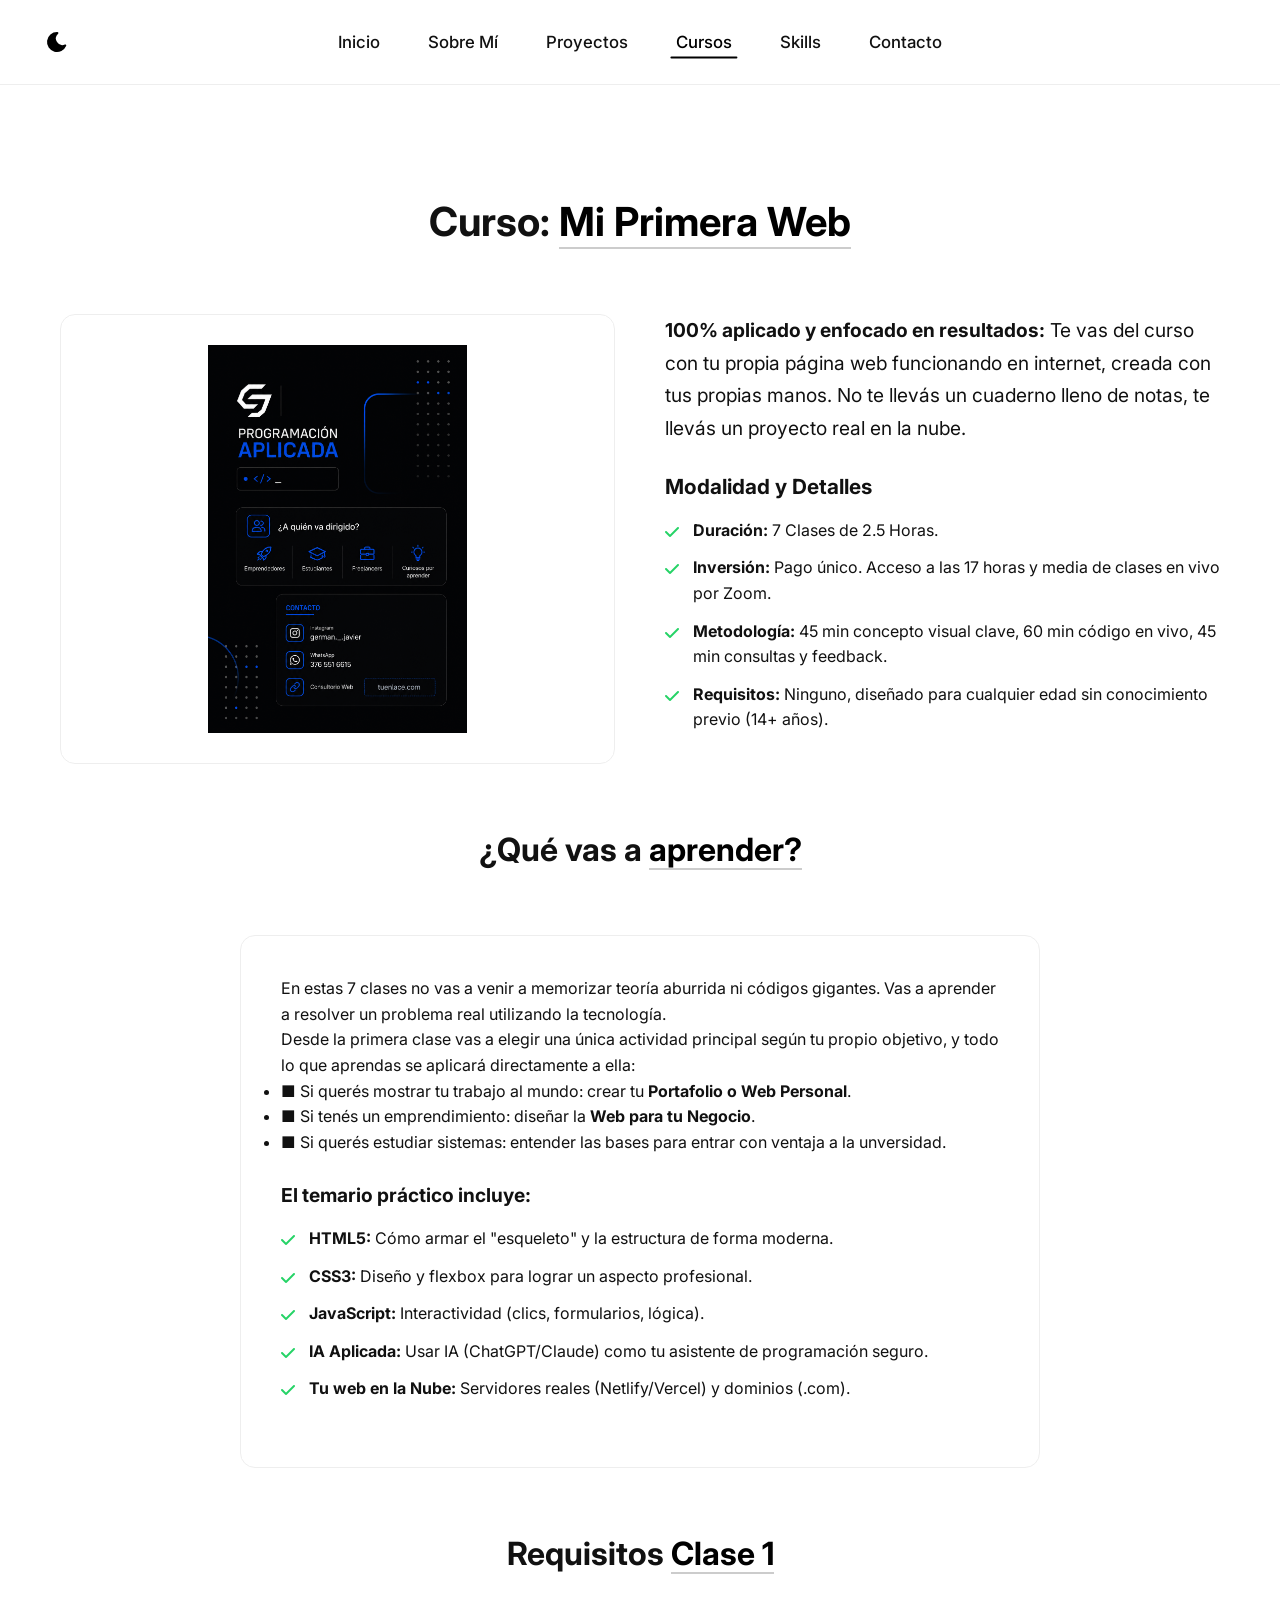
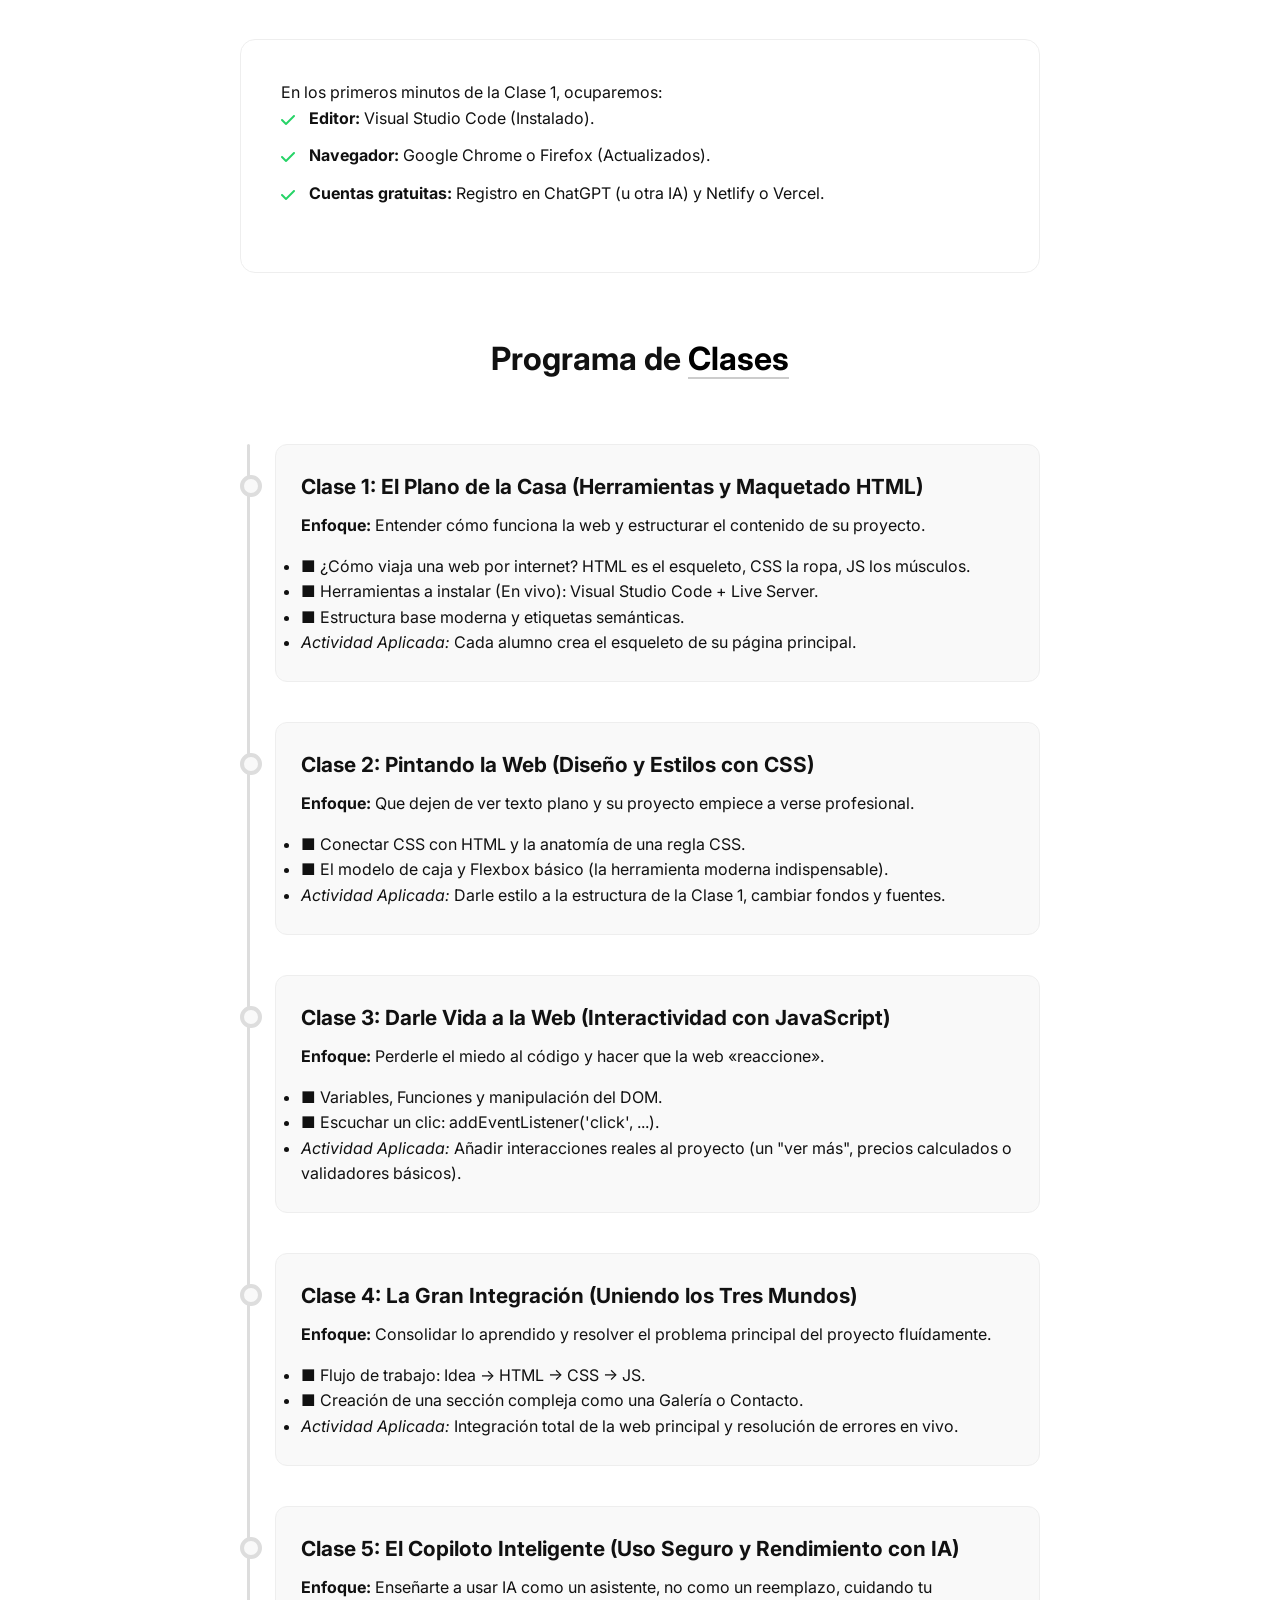
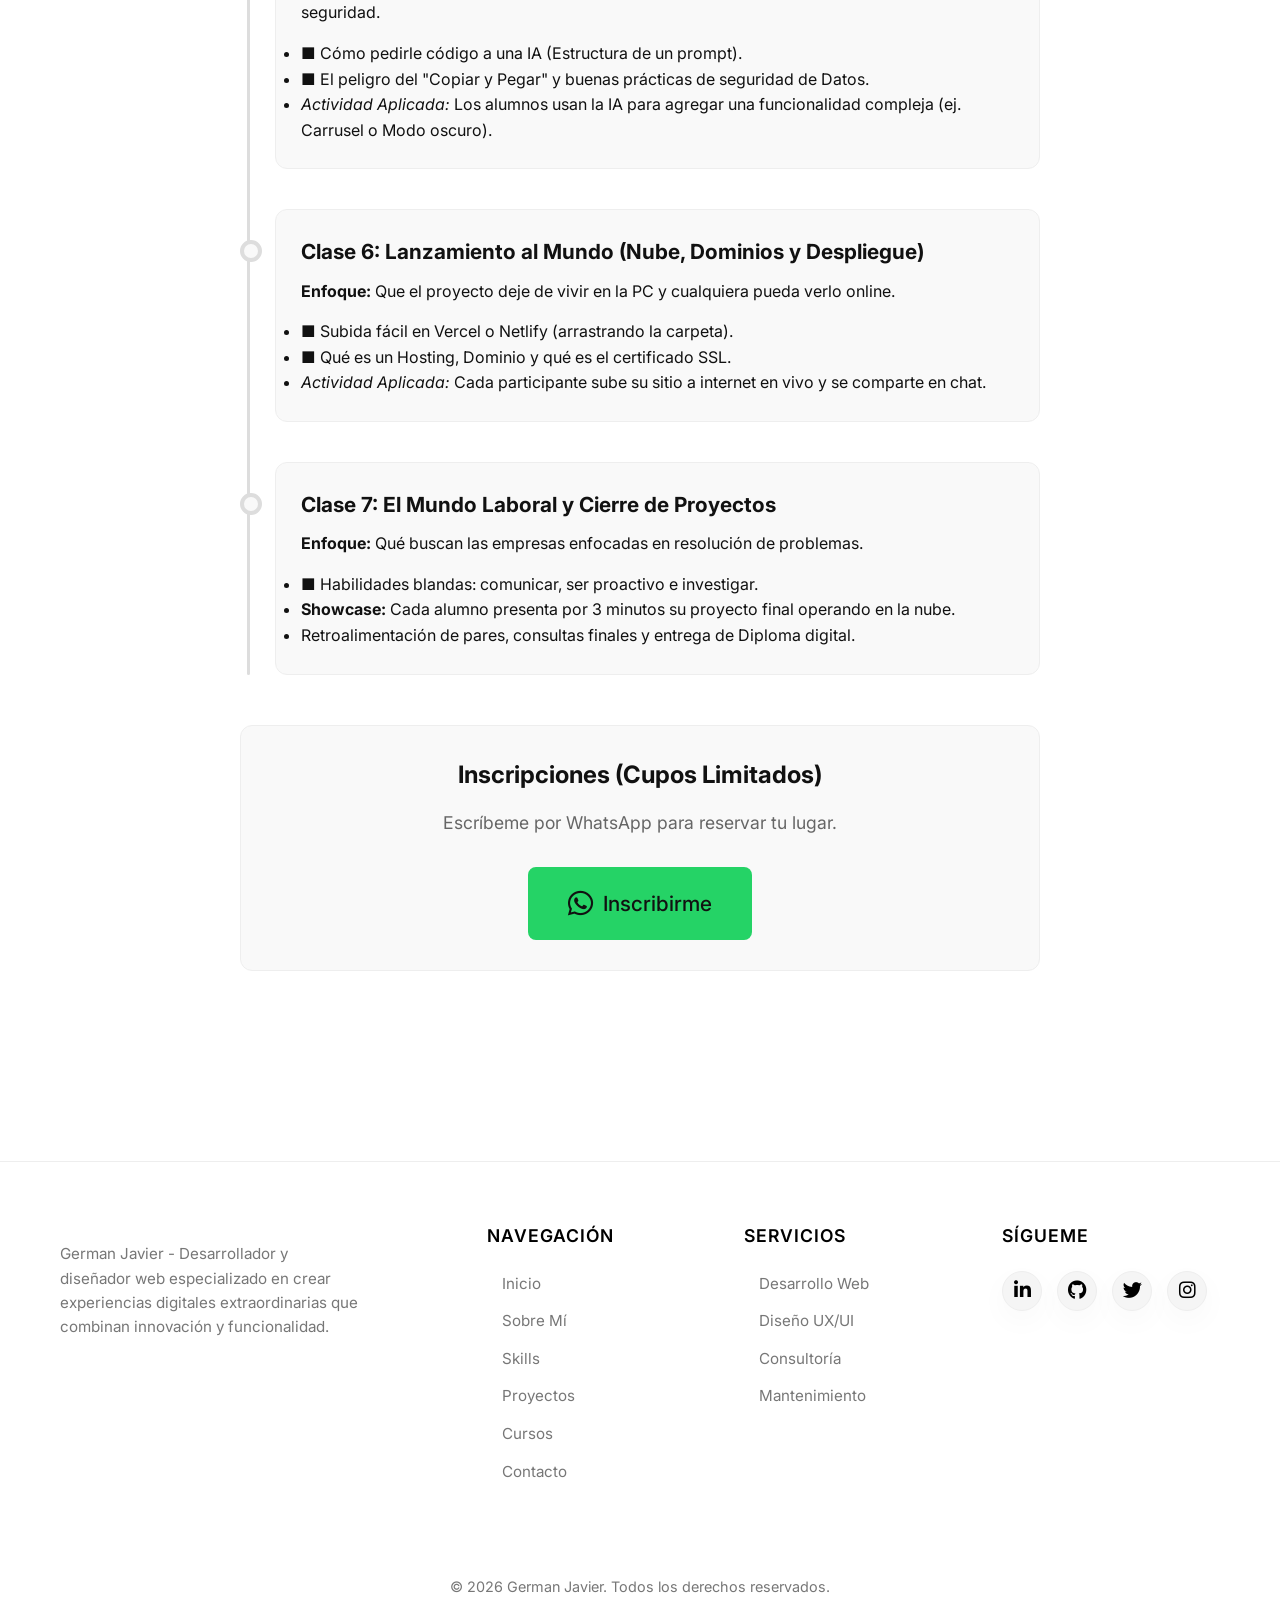
==== commit 5116ee55: "feat: enhance course page layout and functionality with new styles and timeline feature" ====
--- a/cursos/index.html
+++ b/cursos/index.html
@@ -20,255 +20,8 @@
     <link href="https://fonts.googleapis.com/css2?family=Inter:wght@300;400;500;600;700;800;900&display=swap"
         rel="stylesheet">
     <link rel="stylesheet" href="../css/styles.css">
+    <link rel="stylesheet" href="styles.css">
     <link rel="stylesheet" href="https://cdnjs.cloudflare.com/ajax/libs/font-awesome/6.4.0/css/all.min.css">
-    <style>
-        /* Course Detail Styles */
-        .course-hero {
-            display: grid;
-            gap: 40px;
-            margin-top: 20px;
-            margin-bottom: 60px;
-        }
-
-        @media (min-width: 900px) {
-            .course-hero {
-                grid-template-columns: 1fr 1fr;
-                align-items: start;
-                gap: 50px;
-            }
-        }
-
-        .course-image-wrapper {
-            background: transparent;
-            border: 1px solid var(--border-color);
-            border-radius: 15px;
-            padding: 30px;
-            display: flex;
-            justify-content: center;
-            align-items: center;
-            box-shadow: none;
-            height: 450px;
-            /* Fixed card height */
-        }
-
-        .course-image-wrapper img {
-            max-width: 100%;
-            max-height: 100%;
-            object-fit: contain;
-        }
-
-        ul.checklist {
-            list-style: none;
-            padding-left: 0;
-            margin-bottom: 25px;
-        }
-
-        ul.checklist li {
-            position: relative;
-            padding-left: 28px;
-            margin-bottom: 12px;
-            color: var(--text-color);
-        }
-
-        ul.checklist li::before {
-            content: '\f00c';
-            font-family: 'Font Awesome 6 Free';
-            font-weight: 900;
-            position: absolute;
-            left: 0;
-            top: 2px;
-            color: #25D366;
-        }
-
-        .whatsapp-cta {
-            background: #25D366;
-            color: #fff;
-            display: flex;
-            align-items: center;
-            justify-content: center;
-            flex-wrap: wrap;
-            /* Evita que el texto y el ícono se corten en móviles muy pequeños */
-            gap: 10px;
-            padding: 15px 25px;
-            border-radius: 8px;
-            text-decoration: none;
-            font-weight: bold;
-            font-size: 1.1rem;
-            width: 100%;
-            box-sizing: border-box;
-            text-align: center;
-        }
-
-        .whatsapp-cta:hover {
-            color: #fff;
-            background: #20BA56;
-            /* Un leve oscurecimiento nativo pero sin shadow general */
-        }
-
-        .contact-box {
-            background: var(--surface-2);
-            padding: 30px;
-            border-radius: 12px;
-            border: 1px solid var(--border-color);
-        }
-
-        .contact-box h3 {
-            margin-top: 0;
-            margin-bottom: 15px;
-            color: var(--text-color);
-        }
-
-        .contact-box ul {
-            list-style: none;
-            padding-left: 0;
-            margin-top: 25px;
-        }
-
-        .contact-box ul li {
-            margin-bottom: 15px;
-            display: flex;
-            align-items: center;
-            gap: 12px;
-        }
-
-        .contact-box ul li i {
-            font-size: 1.2rem;
-            color: var(--text-muted);
-            width: 24px;
-            text-align: center;
-        }
-
-        .contact-box a {
-            color: var(--text-color);
-            text-decoration: none;
-            transition: color 0.2s ease;
-            font-weight: 500;
-        }
-
-        .contact-box a:hover {
-            color: var(--accent);
-        }
-
-        /* Course Extended Layout Styles */
-        .course-section {
-            padding: 60px 0;
-        }
-
-        .course-narrow {
-            max-width: 800px;
-            margin: 0 auto;
-        }
-
-        .course-highlight-box {
-            background: var(--surface-1);
-            border: 1px solid var(--border-color);
-            border-radius: 15px;
-            padding: 40px;
-            margin-bottom: 40px;
-            box-shadow: 0 10px 30px rgba(0, 0, 0, 0.1);
-        }
-
-        .timeline-container {
-            position: relative;
-            padding-left: 35px;
-            margin-top: 40px;
-            margin-bottom: 40px;
-        }
-
-        .timeline-container::before {
-            content: '';
-            position: absolute;
-            left: 7px;
-            top: 20px;
-            bottom: 20px;
-            width: 3px;
-            background: var(--primary-color);
-            opacity: 0.3;
-            border-radius: 3px;
-        }
-
-        .course-class-block {
-            background: var(--surface-2);
-            border: 1px solid var(--border-color);
-            padding: 25px;
-            border-radius: 12px;
-            margin-bottom: 40px;
-            position: relative;
-        }
-
-        .course-class-block.fade-in {
-            animation: none !important;
-            opacity: 0;
-            transform: translateY(30px);
-            transition: opacity 0.6s ease, transform 0.6s ease;
-        }
-
-        .course-class-block.fade-in.visible {
-            opacity: 1;
-            transform: translateY(0);
-        }
-
-        .timeline-progress {
-            position: absolute;
-            left: 7px;
-            top: 20px;
-            width: 3px;
-            background: var(--primary-color);
-            height: 0%;
-            border-radius: 3px;
-            z-index: 1;
-            transition: height 0.1s ease-out;
-            box-shadow: 0 0 10px var(--primary-color);
-        }
-
-        .course-class-block::before {
-            content: '';
-            position: absolute;
-            left: -36px;
-            top: 30px;
-            width: 14px;
-            height: 14px;
-            border-radius: 50%;
-            background: var(--surface-2);
-            border: 4px solid var(--border-color);
-            box-shadow: 0 0 0 2px var(--surface-1);
-            z-index: 2;
-            transition: all 0.5s ease;
-        }
-
-        .course-class-block.visible::before {
-            background: var(--primary-color);
-            border-color: var(--surface-1);
-            box-shadow: 0 0 0 2px var(--primary-color);
-        }
-
-        .course-class-block h4 {
-            color: var(--primary-color);
-            margin-top: 0;
-            font-size: 1.3rem;
-            margin-bottom: 10px;
-        }
-
-        .course-class-block p {
-            margin-bottom: 15px;
-        }
-
-        .course-class-block ul {
-            margin-bottom: 0;
-        }
-
-        .price-badge {
-            display: inline-block;
-            background: var(--primary-color);
-            color: white;
-            padding: 8px 20px;
-            border-radius: 30px;
-            font-weight: 800;
-            font-size: 1.2rem;
-            margin-bottom: 20px;
-            box-shadow: 0 4px 15px rgba(var(--primary-rgb), 0.4);
-        }
-    </style>
 </head>
 
 <body>
@@ -368,7 +121,7 @@
 
     <!-- Cursos Section -->
     <section id="cursos" class="projects">
-        <div class="container" style="padding-top: 80px;">
+        <div class="container cursos-container">
             <h2 class="section-title">Curso: <span class="highlight">Mi Primera Web</span></h2>
 
             <div class="course-hero fade-in">
@@ -379,14 +132,13 @@
 
                 <!-- Right: High Level Pitch & CTA -->
                 <div class="modal-content-left">
-                    <p style="font-size: 1.2rem; margin-bottom: 25px; line-height: 1.7; color: var(--text-color);">
+                    <p class="course-pitch">
                         <strong>100% aplicado y enfocado en resultados:</strong> Te vas del curso con tu propia página
                         web funcionando en internet, creada con tus propias manos. No te llevás un cuaderno lleno de
                         notas, te llevás un proyecto real en la nube.
                     </p>
 
-                    <h3 style="font-size: 1.3rem; margin-bottom: 15px; color: var(--primary-color);">Modalidad y
-                        Detalles</h3>
+                    <h3 class="course-subtitle">Modalidad y Detalles</h3>
                     <ul class="checklist">
                         <li><strong>Duración:</strong> 7 Clases de 2.5 Horas.</li>
                         <li><strong>Inversión:</strong> Pago único. Acceso a las 17 horas y media de clases en vivo por
@@ -396,8 +148,6 @@
                         <li><strong>Requisitos:</strong> Ninguno, diseñado para cualquier edad sin conocimiento previo
                             (14+ años).</li>
                     </ul>
-
-
                 </div>
             </div>
 
@@ -405,25 +155,23 @@
             <div class="course-narrow fade-in">
 
                 <!-- Qué vas a aprender -->
-                <h3 class="section-title" style="font-size: 2rem; margin-top: 60px;">¿Qué vas a <span
-                        class="highlight">aprender?</span></h3>
+                <h3 class="section-title course-section-title">¿Qué vas a <span class="highlight">aprender?</span></h3>
                 <div class="course-highlight-box">
                     <p>En estas 7 clases no vas a venir a memorizar teoría aburrida ni códigos gigantes. Vas a aprender
                         a resolver un problema real utilizando la tecnología.</p>
                     <p>Desde la primera clase vas a elegir una única actividad principal según tu propio objetivo, y
                         todo lo que aprendas se aplicará directamente a ella:</p>
-                    <ul style="margin-bottom: 25px;">
-                        <li><span style="color: var(--primary-color);">■</span> Si querés mostrar tu trabajo al mundo:
+                    <ul class="course-list-spaced">
+                        <li><span class="course-list-marker">■</span> Si querés mostrar tu trabajo al mundo:
                             crear tu <strong>Portafolio o Web Personal</strong>.</li>
-                        <li><span style="color: var(--primary-color);">■</span> Si tenés un emprendimiento: diseñar la
+                        <li><span class="course-list-marker">■</span> Si tenés un emprendimiento: diseñar la
                             <strong>Web para tu Negocio</strong>.
                         </li>
-                        <li><span style="color: var(--primary-color);">■</span> Si querés estudiar sistemas: entender
+                        <li><span class="course-list-marker">■</span> Si querés estudiar sistemas: entender
                             las bases para entrar con ventaja a la unversidad.</li>
                     </ul>
 
-                    <h4 style="font-size: 1.2rem; margin-bottom: 15px; color: var(--primary-color);">El temario práctico
-                        incluye:</h4>
+                    <h4 class="course-highlight-subtitle">El temario práctico incluye:</h4>
                     <ul class="checklist">
                         <li><strong>HTML5:</strong> Cómo armar el "esqueleto" y la estructura de forma moderna.</li>
                         <li><strong>CSS3:</strong> Diseño y flexbox para lograr un aspecto profesional.</li>
@@ -436,8 +184,7 @@
                 </div>
 
                 <!-- Resumen de Herramientas -->
-                <h3 class="section-title" style="font-size: 2rem; margin-top: 60px;">Requisitos <span
-                        class="highlight">Clase 1</span></h3>
+                <h3 class="section-title course-section-title">Requisitos <span class="highlight">Clase 1</span></h3>
                 <div class="course-highlight-box">
                     <p>En los primeros minutos de la Clase 1, ocuparemos:</p>
                     <ul class="checklist">
@@ -448,8 +195,7 @@
                 </div>
 
                 <!-- Estructura del Curso (Classes 1-7) -->
-                <h3 class="section-title" style="font-size: 2rem; margin-top: 60px;">Programa de <span
-                        class="highlight">Clases</span></h3>
+                <h3 class="section-title course-section-title">Programa de <span class="highlight">Clases</span></h3>
                 <div class="timeline-container">
                     <div class="timeline-progress"></div>
 
@@ -458,12 +204,12 @@
                         <p><strong>Enfoque:</strong> Entender cómo funciona la web y estructurar el contenido de su
                             proyecto.</p>
                         <ul>
-                            <li><span style="color: var(--primary-color);">■</span> ¿Cómo viaja una web por internet?
+                            <li><span class="course-list-marker">■</span> ¿Cómo viaja una web por internet?
                                 HTML
                                 es el esqueleto, CSS la ropa, JS los músculos.</li>
-                            <li><span style="color: var(--primary-color);">■</span> Herramientas a instalar (En vivo):
+                            <li><span class="course-list-marker">■</span> Herramientas a instalar (En vivo):
                                 Visual Studio Code + Live Server.</li>
-                            <li><span style="color: var(--primary-color);">■</span> Estructura base moderna y etiquetas
+                            <li><span class="course-list-marker">■</span> Estructura base moderna y etiquetas
                                 semánticas.</li>
                             <li><em>Actividad Aplicada:</em> Cada alumno crea el esqueleto de su página principal.</li>
                         </ul>
@@ -475,10 +221,10 @@
                             profesional.
                         </p>
                         <ul>
-                            <li><span style="color: var(--primary-color);">■</span> Conectar CSS con HTML y la anatomía
+                            <li><span class="course-list-marker">■</span> Conectar CSS con HTML y la anatomía
                                 de
                                 una regla CSS.</li>
-                            <li><span style="color: var(--primary-color);">■</span> El modelo de caja y Flexbox básico
+                            <li><span class="course-list-marker">■</span> El modelo de caja y Flexbox básico
                                 (la
                                 herramienta moderna indispensable).</li>
                             <li><em>Actividad Aplicada:</em> Darle estilo a la estructura de la Clase 1, cambiar fondos
@@ -491,10 +237,10 @@
                         <h4>Clase 3: Darle Vida a la Web (Interactividad con JavaScript)</h4>
                         <p><strong>Enfoque:</strong> Perderle el miedo al código y hacer que la web «reaccione».</p>
                         <ul>
-                            <li><span style="color: var(--primary-color);">■</span> Variables, Funciones y manipulación
+                            <li><span class="course-list-marker">■</span> Variables, Funciones y manipulación
                                 del
                                 DOM.</li>
-                            <li><span style="color: var(--primary-color);">■</span> Escuchar un clic:
+                            <li><span class="course-list-marker">■</span> Escuchar un clic:
                                 addEventListener('click', ...).</li>
                             <li><em>Actividad Aplicada:</em> Añadir interacciones reales al proyecto (un "ver más",
                                 precios
@@ -508,10 +254,10 @@
                             proyecto
                             fluídamente.</p>
                         <ul>
-                            <li><span style="color: var(--primary-color);">■</span> Flujo de trabajo: Idea → HTML → CSS
+                            <li><span class="course-list-marker">■</span> Flujo de trabajo: Idea → HTML → CSS
                                 →
                                 JS.</li>
-                            <li><span style="color: var(--primary-color);">■</span> Creación de una sección compleja
+                            <li><span class="course-list-marker">■</span> Creación de una sección compleja
                                 como
                                 una Galería o Contacto.</li>
                             <li><em>Actividad Aplicada:</em> Integración total de la web principal y resolución de
@@ -526,10 +272,10 @@
                             cuidando
                             tu seguridad.</p>
                         <ul>
-                            <li><span style="color: var(--primary-color);">■</span> Cómo pedirle código a una IA
+                            <li><span class="course-list-marker">■</span> Cómo pedirle código a una IA
                                 (Estructura
                                 de un prompt).</li>
-                            <li><span style="color: var(--primary-color);">■</span> El peligro del "Copiar y Pegar" y
+                            <li><span class="course-list-marker">■</span> El peligro del "Copiar y Pegar" y
                                 buenas
                                 prácticas de seguridad de Datos.</li>
                             <li><em>Actividad Aplicada:</em> Los alumnos usan la IA para agregar una funcionalidad
@@ -544,9 +290,9 @@
                             online.
                         </p>
                         <ul>
-                            <li><span style="color: var(--primary-color);">■</span> Subida fácil en Vercel o Netlify
+                            <li><span class="course-list-marker">■</span> Subida fácil en Vercel o Netlify
                                 (arrastrando la carpeta).</li>
-                            <li><span style="color: var(--primary-color);">■</span> Qué es un Hosting, Dominio y qué es
+                            <li><span class="course-list-marker">■</span> Qué es un Hosting, Dominio y qué es
                                 el
                                 certificado SSL.</li>
                             <li><em>Actividad Aplicada:</em> Cada participante sube su sitio a internet en vivo y se
@@ -554,11 +300,11 @@
                         </ul>
                     </div>
 
-                    <div class="course-class-block fade-in" style="margin-bottom: 50px;">
+                    <div class="course-class-block fade-in">
                         <h4>Clase 7: El Mundo Laboral y Cierre de Proyectos</h4>
                         <p><strong>Enfoque:</strong> Qué buscan las empresas enfocadas en resolución de problemas.</p>
                         <ul>
-                            <li><span style="color: var(--primary-color);">■</span> Habilidades blandas: comunicar, ser
+                            <li><span class="course-list-marker">■</span> Habilidades blandas: comunicar, ser
                                 proactivo e investigar.</li>
                             <li><strong>Showcase:</strong> Cada alumno presenta por 3 minutos su proyecto final operando
                                 en
@@ -568,17 +314,13 @@
                     </div>
                 </div>
 
-                <div class="contact-box"
-                    style="margin-bottom: 80px; text-align: center; max-width: 600px; margin-left: auto; margin-right: auto;">
-                    <h3 style="margin-top: 0; font-size: 1.5rem; margin-bottom: 15px;">Inscripciones (Cupos Limitados)
-                    </h3>
-                    <p style="font-size: 1.1rem; margin-bottom: 30px; color: var(--text-muted);">
-                        Escríbeme por WhatsApp para reservar tu lugar.
-                    </p>
-                    <a href="https://wa.me/543765516615" target="_blank" rel="noopener" class="whatsapp-cta"
-                        style="display: inline-flex; width: auto; font-size: 1.3rem; padding: 20px 40px;">
-                        <i class="fab fa-whatsapp" style="font-size: 1.8rem;"></i>
-                        Contactar por WhatsApp
+                <div class="contact-box inscripcion-box">
+                    <h3>Inscripciones (Cupos Limitados)</h3>
+                    <p>Escríbeme por WhatsApp para reservar tu lugar.</p>
+                    <a href="https://wa.me/543765516615?text=Hola%20German%2C%20quiero%20inscribirme%20en%20el%20curso%20%22Mi%20Primera%20Web%22.%20%C2%BFMe%20pas%C3%A1s%20m%C3%A1s%20info%3F"
+                        target="_blank" rel="noopener" class="whatsapp-cta whatsapp-cta--large">
+                        <i class="fab fa-whatsapp"></i>
+                        Inscribirme
                     </a>
                 </div>
             </div>
@@ -657,30 +399,7 @@
 
     <!-- Scripts -->
     <script src="../js/main.js"></script>
-    <script>
-        document.addEventListener('DOMContentLoaded', () => {
-            const container = document.querySelector('.timeline-container');
-            const progress = document.querySelector('.timeline-progress');
-
-            if (container && progress) {
-                const updateTimeline = () => {
-                    const rect = container.getBoundingClientRect();
-                    const triggerPoint = window.innerHeight * 0.6;
-
-                    if (rect.top > triggerPoint) {
-                        progress.style.height = '0%';
-                    } else if (rect.bottom < triggerPoint) {
-                        progress.style.height = '100%';
-                    } else {
-                        const filled = ((triggerPoint - rect.top) / rect.height) * 100;
-                        progress.style.height = `${filled}%`;
-                    }
-                };
-                window.addEventListener('scroll', updateTimeline);
-                updateTimeline();
-            }
-        });
-    </script>
+    <script src="main.js"></script>
 </body>
 
 </html>
--- a/css/styles.css
+++ b/css/styles.css
@@ -441,7 +441,7 @@
 .nav-menu-container {
   display: flex;
   flex-direction: column;
-  justify-content: center;
+  justify-content: flex-start;
   position: fixed;
   top: 0;
   right: -100%;
@@ -451,7 +451,7 @@
   background: var(--white);
   backdrop-filter: blur(20px);
   -webkit-backdrop-filter: blur(20px);
-  padding: 0 30px;
+  padding: 100px 30px 30px;
   z-index: 999;
   transition: all 0.4s ease;
   border-left: 1px solid var(--border-color);
@@ -477,7 +477,7 @@
   opacity: 0;
   transform: translateX(20px);
   transition: all 0.3s ease;
-  text-align: center;
+  text-align: left;
 }
 
 .nav-menu.animating .nav-item {
@@ -514,8 +514,8 @@
   text-decoration: none;
   padding: 12px 20px;
   transition: all 0.3s ease;
-  width: 100%;
-  text-align: center;
+  white-space: nowrap;
+  text-align: left;
 }
 
 .nav-link-text {
@@ -645,7 +645,7 @@
   .nav-menu {
     flex-direction: row;
     align-items: center;
-    gap: 30px;
+    gap: 8px;
   }
 
   .nav-item {
@@ -656,7 +656,7 @@
 
   .nav-link {
     font-size: 1.05rem;
-    padding: 8px 20px;
+    padding: 8px 10px;
     font-weight: 500;
   }
 
@@ -692,8 +692,8 @@
 
   .nav-menu-container {
     display: flex;
-    justify-content: center;
-    align-items: center;
+    justify-content: flex-start;
+    align-items: flex-start;
   }
 
   .nav-brand {
--- a/cursos/styles.css
+++ b/cursos/styles.css
@@ -0,0 +1,332 @@
+/* ===================================
+   Cursos Page Styles
+   =================================== */
+
+/* --- Course Hero --- */
+.course-hero {
+  display: grid;
+  gap: 40px;
+  margin-top: 20px;
+  margin-bottom: 60px;
+}
+
+@media (min-width: 900px) {
+  .course-hero {
+    grid-template-columns: 1fr 1fr;
+    align-items: start;
+    gap: 50px;
+  }
+}
+
+.course-image-wrapper {
+  background: transparent;
+  border: 1px solid var(--border-color);
+  border-radius: 15px;
+  padding: 30px;
+  display: flex;
+  justify-content: center;
+  align-items: center;
+  height: 450px;
+}
+
+.course-image-wrapper img {
+  max-width: 100%;
+  max-height: 100%;
+  object-fit: contain;
+}
+
+/* --- Checklist --- */
+ul.checklist {
+  list-style: none;
+  padding-left: 0;
+  margin-bottom: 25px;
+}
+
+ul.checklist li {
+  position: relative;
+  padding-left: 28px;
+  margin-bottom: 12px;
+  color: var(--text-color);
+}
+
+ul.checklist li::before {
+  content: '\f00c';
+  font-family: 'Font Awesome 6 Free';
+  font-weight: 900;
+  position: absolute;
+  left: 0;
+  top: 2px;
+  color: #25D366;
+}
+
+/* --- WhatsApp CTA --- */
+.whatsapp-cta {
+  background: #25D366;
+  color: #fff;
+  display: flex;
+  align-items: center;
+  justify-content: center;
+  flex-wrap: wrap;
+  gap: 10px;
+  padding: 15px 25px;
+  border-radius: 8px;
+  text-decoration: none;
+  font-weight: bold;
+  font-size: 1.1rem;
+  width: 100%;
+  box-sizing: border-box;
+  text-align: center;
+}
+
+.whatsapp-cta:hover {
+  color: #fff;
+  background: #20BA56;
+}
+
+/* --- Contact Box --- */
+.contact-box {
+  background: var(--surface-2);
+  padding: 30px;
+  border-radius: 12px;
+  border: 1px solid var(--border-color);
+}
+
+.contact-box h3 {
+  margin-top: 0;
+  margin-bottom: 15px;
+  color: var(--text-color);
+}
+
+.contact-box ul {
+  list-style: none;
+  padding-left: 0;
+  margin-top: 25px;
+}
+
+.contact-box ul li {
+  margin-bottom: 15px;
+  display: flex;
+  align-items: center;
+  gap: 12px;
+}
+
+.contact-box ul li i {
+  font-size: 1.2rem;
+  color: var(--text-muted);
+  width: 24px;
+  text-align: center;
+}
+
+.contact-box a {
+  color: var(--text-color);
+  text-decoration: none;
+  transition: color 0.2s ease;
+  font-weight: 500;
+}
+
+.contact-box a:hover {
+  color: var(--accent);
+}
+
+/* --- Course Sections --- */
+.course-section {
+  padding: 60px 0;
+}
+
+.course-narrow {
+  max-width: 800px;
+  margin: 0 auto;
+}
+
+.course-highlight-box {
+  background: var(--surface-1);
+  border: 1px solid var(--border-color);
+  border-radius: 15px;
+  padding: 40px;
+  margin-bottom: 40px;
+}
+
+/* --- Timeline --- */
+.timeline-container {
+  position: relative;
+  padding-left: 35px;
+  margin-top: 40px;
+  margin-bottom: 40px;
+}
+
+.timeline-container::before {
+  content: '';
+  position: absolute;
+  left: 7px;
+  top: 0;
+  bottom: 0;
+  width: 3px;
+  background: #ddd;
+  border-radius: 3px;
+}
+
+.dark-theme .timeline-container::before {
+  background: #333;
+}
+
+.timeline-progress {
+  position: absolute;
+  left: 7px;
+  top: 0;
+  width: 3px;
+  background: #111;
+  height: 0%;
+  border-radius: 3px;
+  z-index: 1;
+  transition: height 0.15s ease-out;
+}
+
+.dark-theme .timeline-progress {
+  background: #fff;
+}
+
+/* --- Course Class Block --- */
+.course-class-block {
+  background: var(--surface-2);
+  border: 1px solid var(--border-color);
+  padding: 25px;
+  border-radius: 12px;
+  margin-bottom: 40px;
+  position: relative;
+}
+
+.course-class-block.fade-in {
+  animation: none !important;
+  opacity: 0;
+  transform: translateY(30px);
+  transition: opacity 0.6s ease, transform 0.6s ease;
+}
+
+.course-class-block.fade-in.visible {
+  opacity: 1;
+  transform: translateY(0);
+}
+
+.course-class-block::before {
+  content: '';
+  position: absolute;
+  left: -36px;
+  top: 30px;
+  width: 14px;
+  height: 14px;
+  border-radius: 50%;
+  background: var(--surface-2);
+  border: 4px solid #ddd;
+  z-index: 2;
+  transition: all 0.5s ease;
+}
+
+.dark-theme .course-class-block::before {
+  border-color: #333;
+}
+
+.course-class-block.visible::before {
+  background: #111;
+  border-color: #111;
+}
+
+.dark-theme .course-class-block.visible::before {
+  background: #fff;
+  border-color: #fff;
+}
+
+.course-class-block h4 {
+  color: var(--primary-color);
+  margin-top: 0;
+  font-size: 1.3rem;
+  margin-bottom: 10px;
+}
+
+.course-class-block p {
+  margin-bottom: 15px;
+}
+
+.course-class-block ul {
+  margin-bottom: 0;
+}
+
+.course-class-block:last-child {
+  margin-bottom: 50px;
+}
+
+/* --- Price Badge --- */
+.price-badge {
+  display: inline-block;
+  background: var(--primary-color);
+  color: white;
+  padding: 8px 20px;
+  border-radius: 30px;
+  font-weight: 800;
+  font-size: 1.2rem;
+  margin-bottom: 20px;
+}
+
+/* --- Utility classes for cursos page --- */
+.cursos-container {
+  padding-top: 80px;
+}
+
+.course-pitch {
+  font-size: 1.2rem;
+  margin-bottom: 25px;
+  line-height: 1.7;
+  color: var(--text-color);
+}
+
+.course-subtitle {
+  font-size: 1.3rem;
+  margin-bottom: 15px;
+  color: var(--primary-color);
+}
+
+.course-section-title {
+  font-size: 2rem;
+  margin-top: 60px;
+}
+
+.course-list-marker {
+  color: var(--primary-color);
+}
+
+.course-list-spaced {
+  margin-bottom: 25px;
+}
+
+.course-highlight-subtitle {
+  font-size: 1.2rem;
+  margin-bottom: 15px;
+  color: var(--primary-color);
+}
+
+.inscripcion-box {
+  margin-bottom: 80px;
+  text-align: center;
+}
+
+.inscripcion-box h3 {
+  margin-top: 0;
+  font-size: 1.5rem;
+  margin-bottom: 15px;
+}
+
+.inscripcion-box p {
+  font-size: 1.1rem;
+  margin-bottom: 30px;
+  color: var(--text-muted);
+}
+
+.whatsapp-cta--large {
+  display: inline-flex;
+  width: auto;
+  font-size: 1.3rem;
+  padding: 20px 40px;
+}
+
+.whatsapp-cta--large i {
+  font-size: 1.8rem;
+}
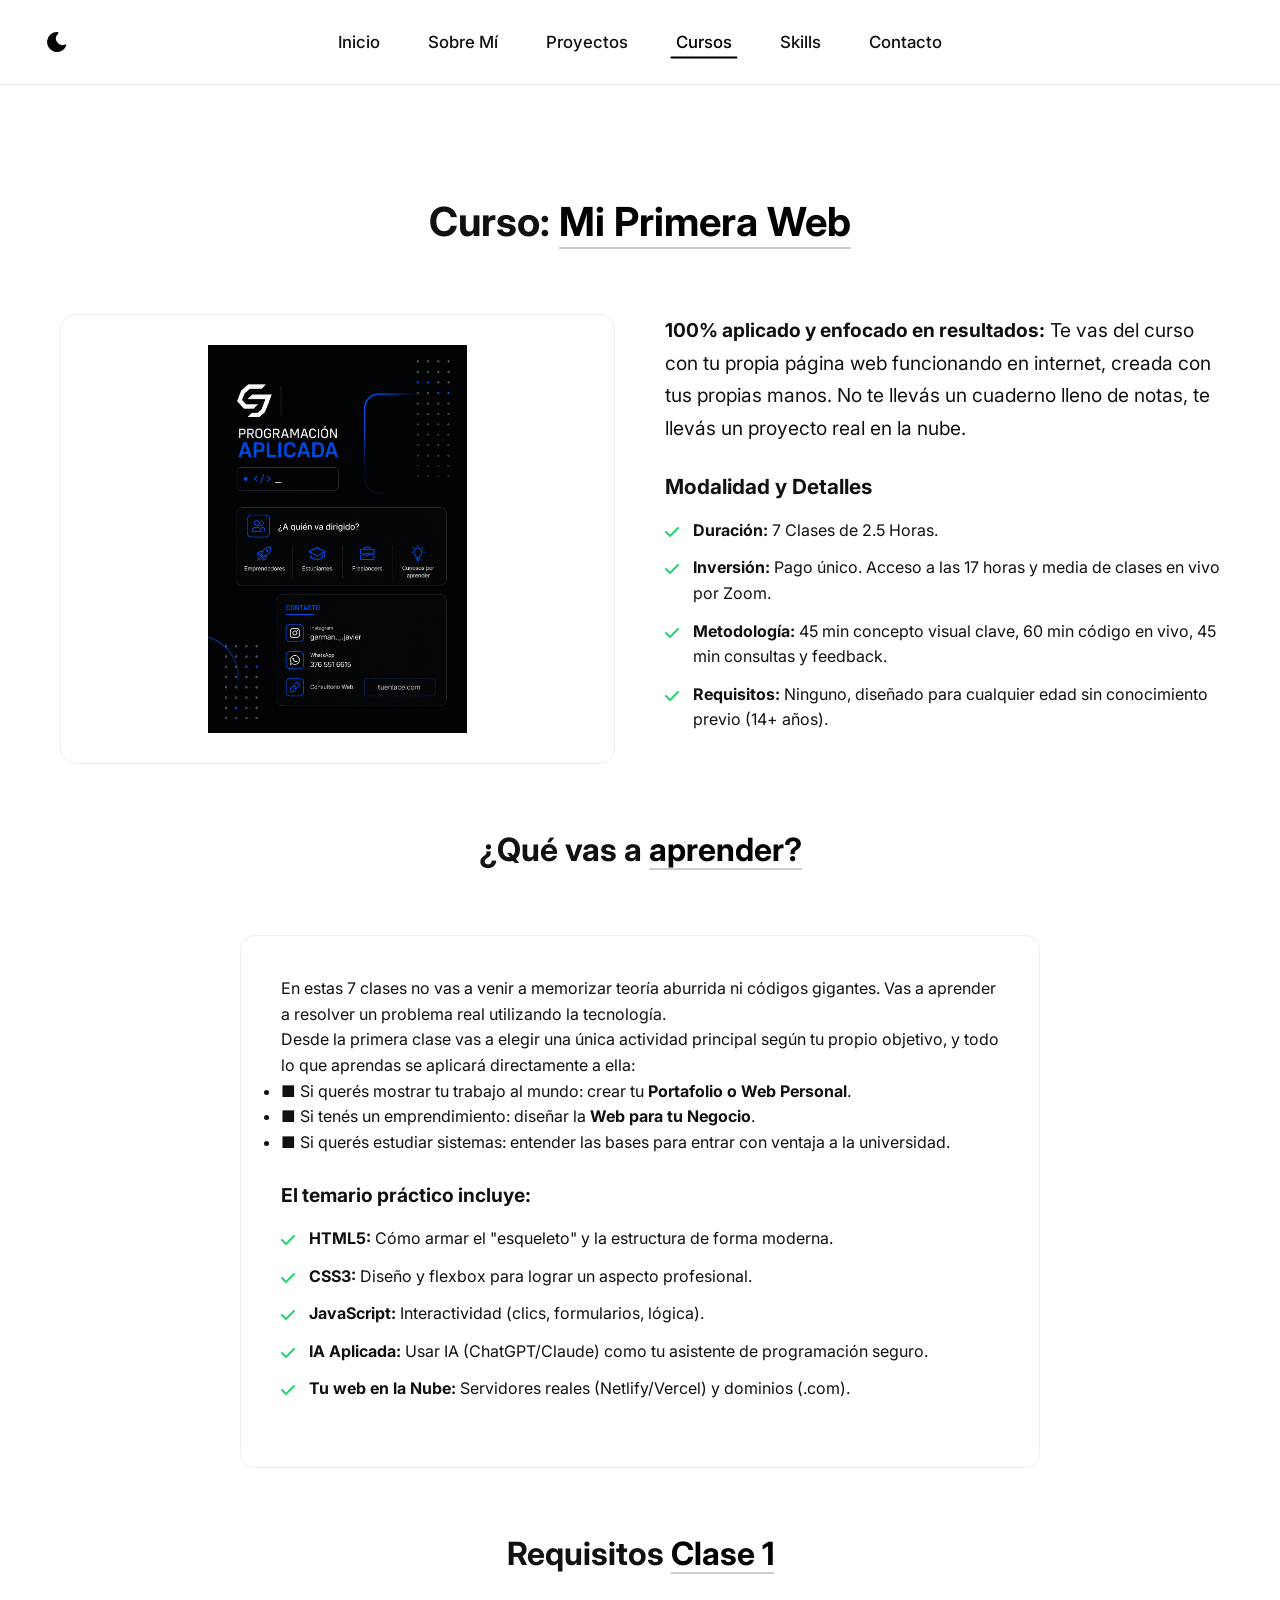
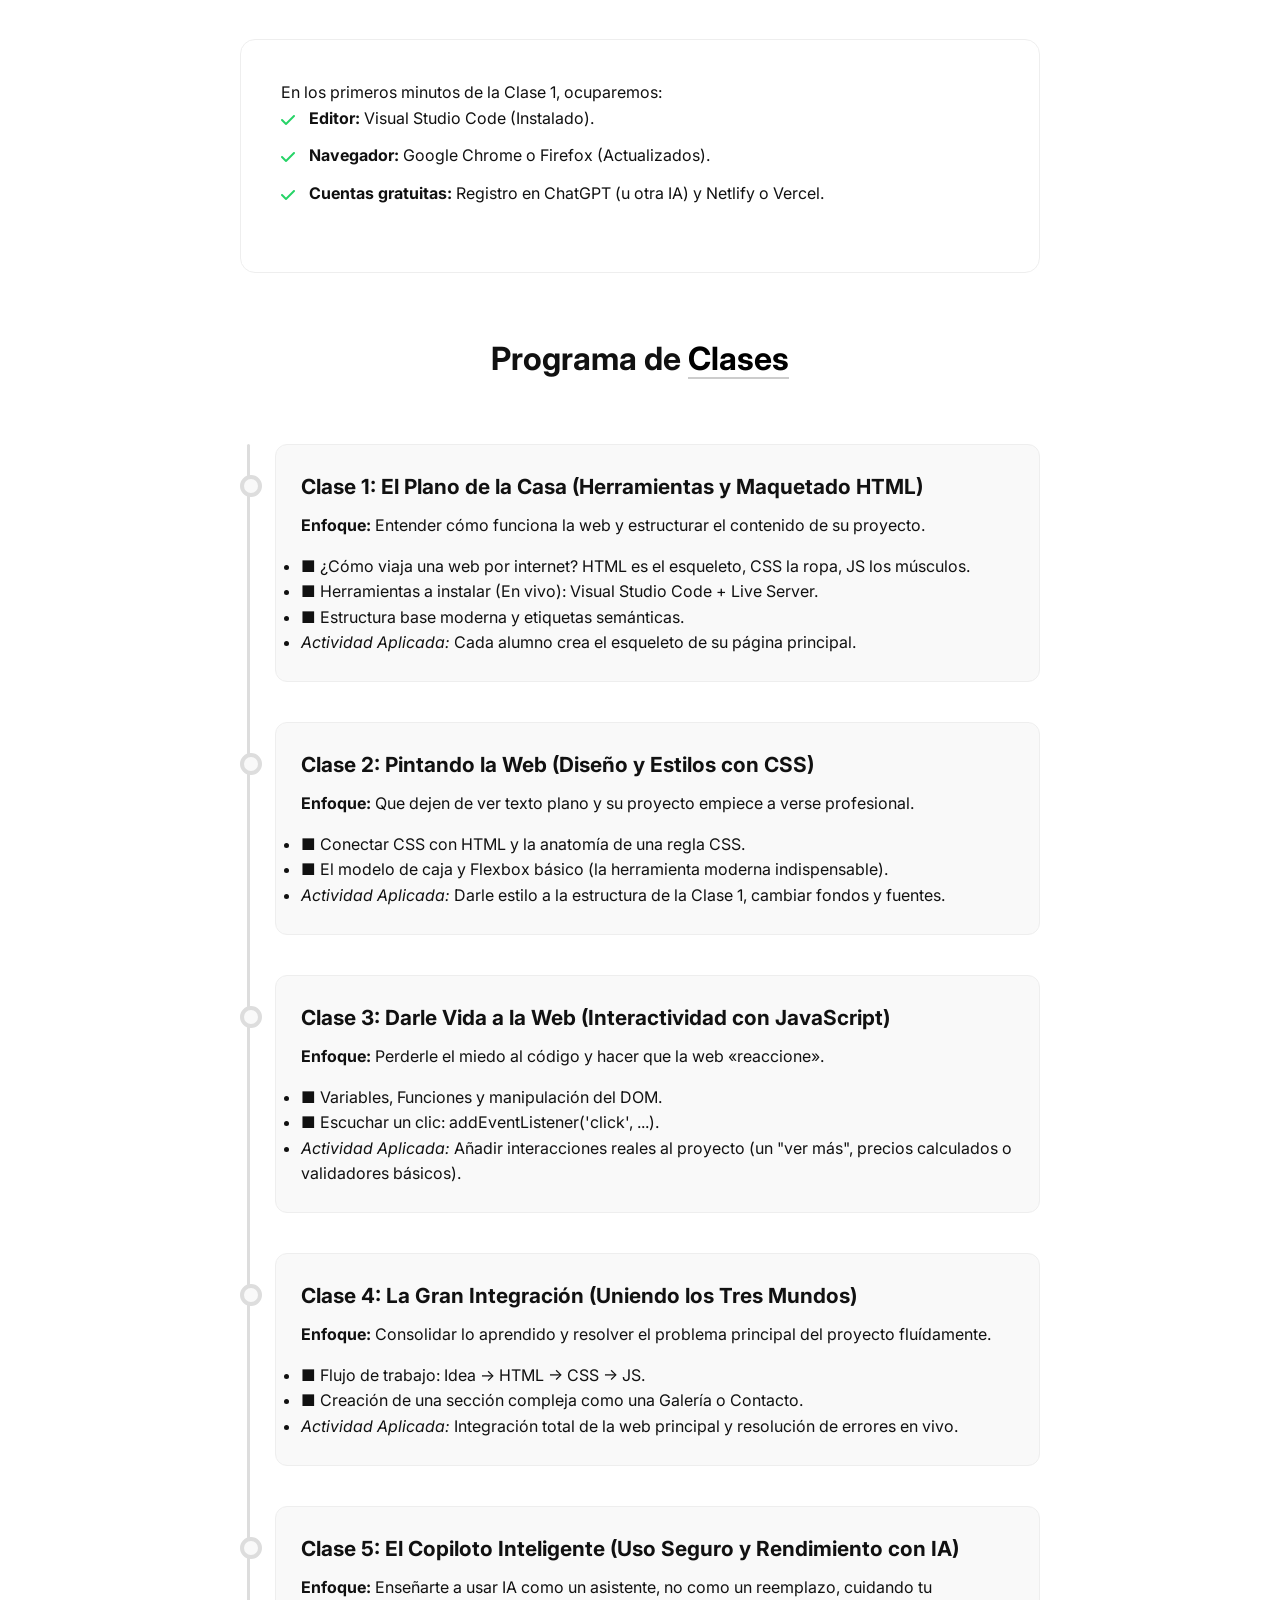
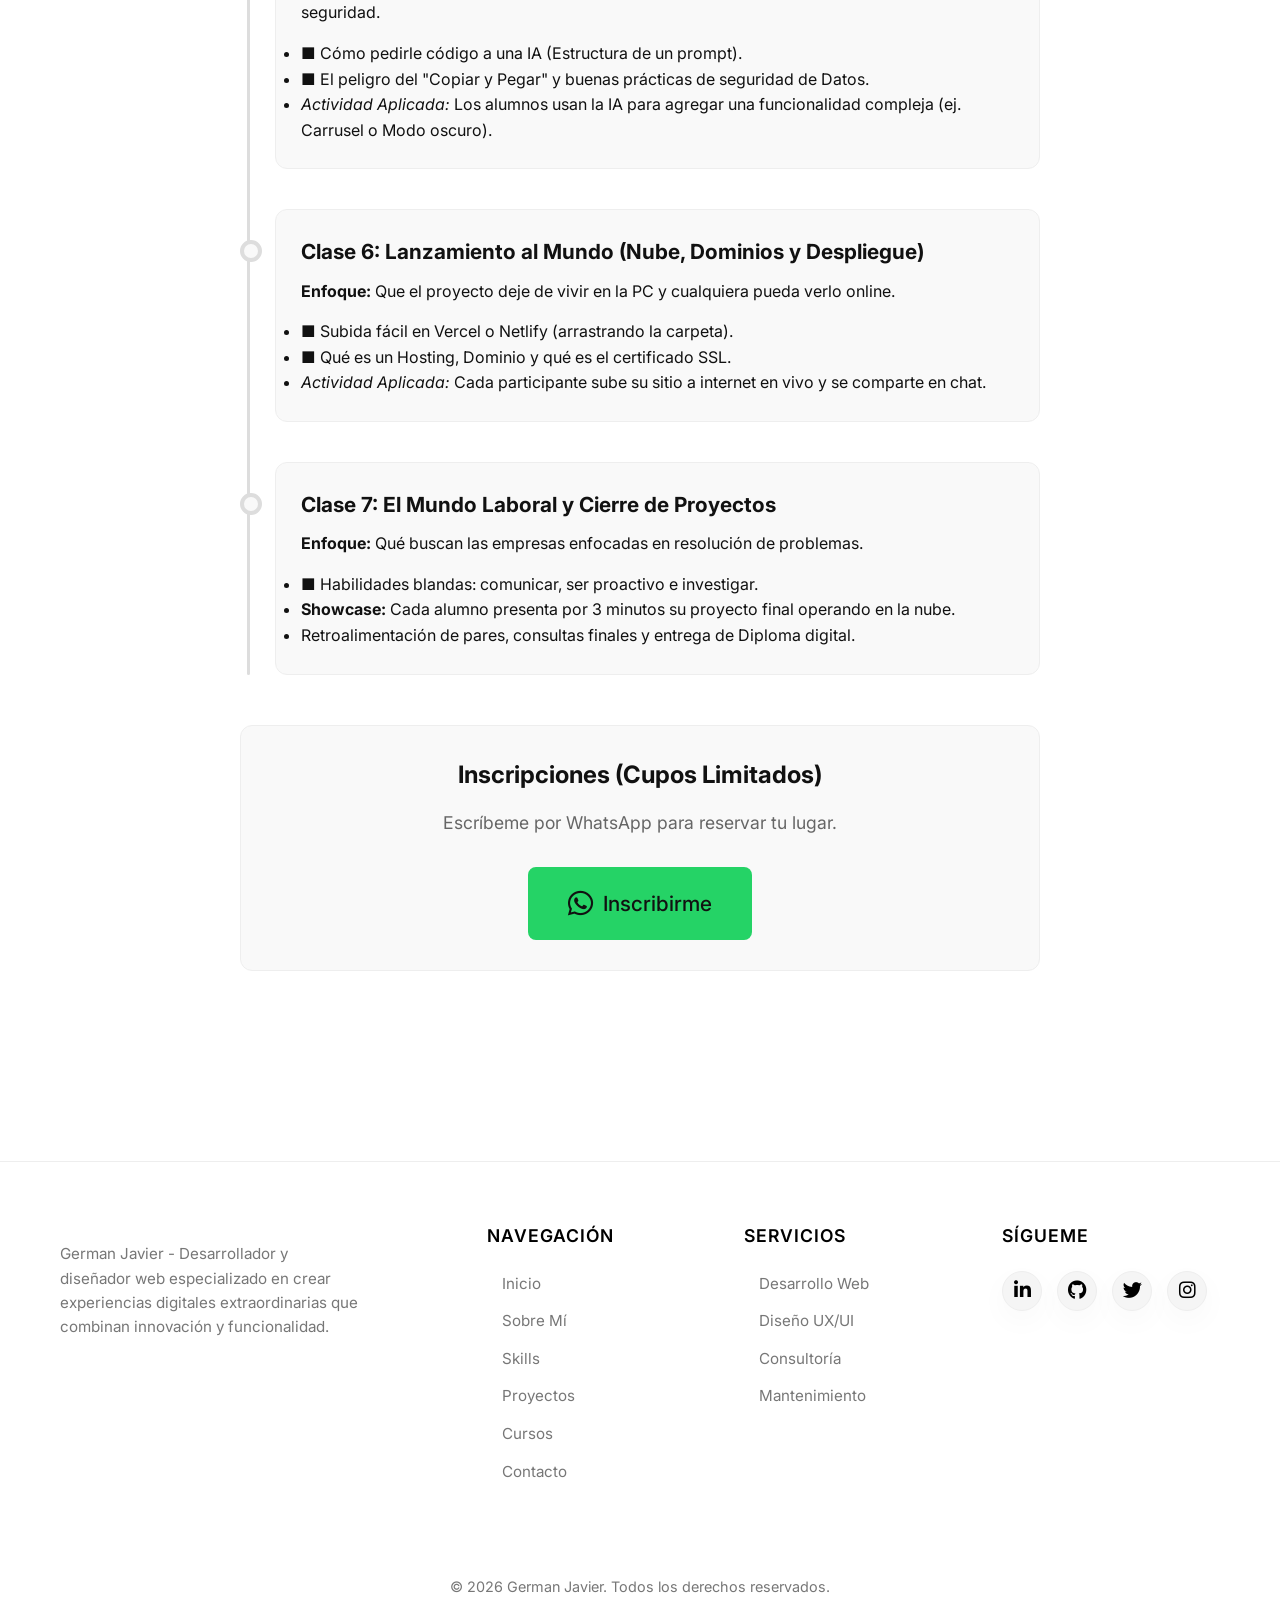
==== commit eaed5ca1: "Actualizar index.html" ====
--- a/cursos/index.html
+++ b/cursos/index.html
@@ -168,7 +168,7 @@
                             <strong>Web para tu Negocio</strong>.
                         </li>
                         <li><span class="course-list-marker">■</span> Si querés estudiar sistemas: entender
-                            las bases para entrar con ventaja a la unversidad.</li>
+                            las bases para entrar con ventaja a la universidad.</li>
                     </ul>
 
                     <h4 class="course-highlight-subtitle">El temario práctico incluye:</h4>
